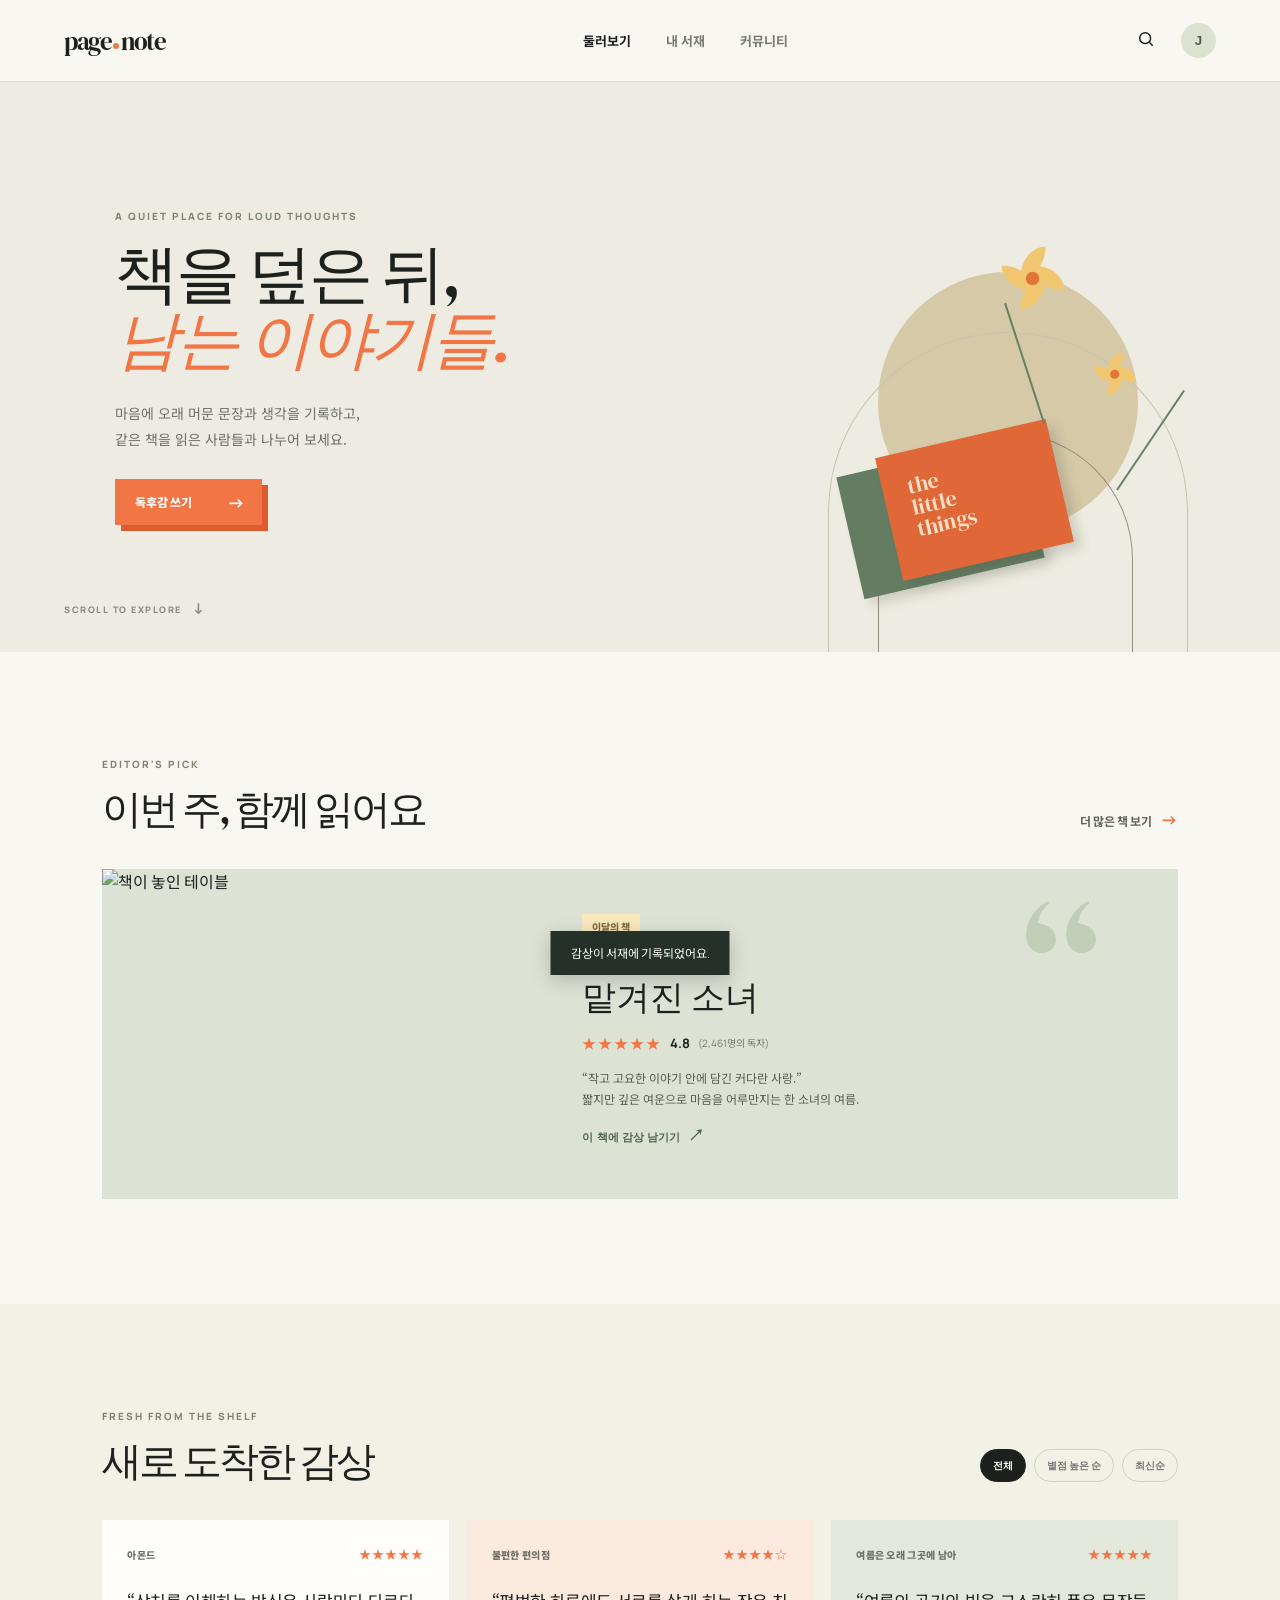
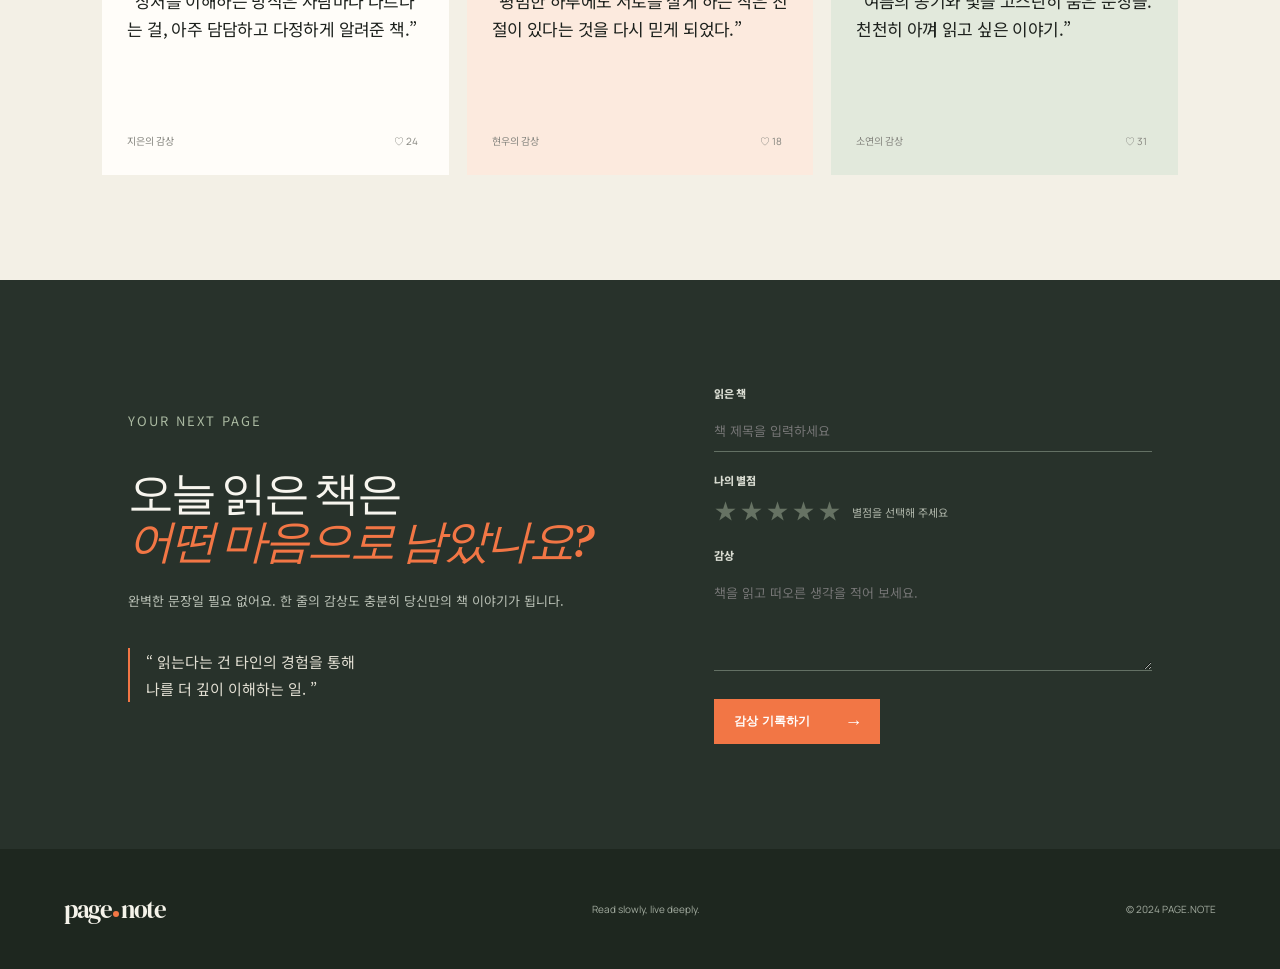
==== index.html @ 16dc35d2 "Initial project upload" ====
<!DOCTYPE html>
<html lang="ko">
<head>
  <meta charset="UTF-8" />
  <meta name="viewport" content="width=device-width, initial-scale=1.0" />
  <title>page.note — 나만의 책 이야기</title>
  <link rel="preconnect" href="https://fonts.googleapis.com" />
  <link rel="preconnect" href="https://fonts.gstatic.com" crossorigin />
  <link href="https://fonts.googleapis.com/css2?family=DM+Serif+Display:ital@0;1&family=Manrope:wght@400;500;600;700;800&family=Noto+Sans+KR:wght@400;500;600;700&display=swap" rel="stylesheet" />
  <link rel="stylesheet" href="style.css" />
</head>
<body>
  <header class="site-header">
    <a class="logo" href="#top" aria-label="page.note 홈"><span>page</span><i></i><span>note</span></a>
    <nav class="nav-links" aria-label="주 메뉴">
      <a class="active" href="#reviews">둘러보기</a><a href="#shelf">내 서재</a><a href="#community">커뮤니티</a>
    </nav>
    <div class="header-actions">
      <button class="search-button" id="searchButton" aria-label="검색 열기">
        <svg viewBox="0 0 24 24" aria-hidden="true"><circle cx="11" cy="11" r="6.5"></circle><path d="m16 16 4 4"></path></svg>
      </button>
      <button class="avatar" aria-label="내 프로필">J</button>
    </div>
  </header>

  <main id="top">
    <section class="hero">
      <div class="hero-copy">
        <p class="eyebrow">A QUIET PLACE FOR LOUD THOUGHTS</p>
        <h1>책을 덮은 뒤,<br><em>남는 이야기들.</em></h1>
        <p class="hero-description">마음에 오래 머문 문장과 생각을 기록하고,<br class="desktop-only"> 같은 책을 읽은 사람들과 나누어 보세요.</p>
        <a class="button primary" href="#write"><span>독후감 쓰기</span><b>→</b></a>
      </div>
      <div class="hero-art" aria-label="책과 꽃 일러스트">
        <div class="sun"></div><div class="arch arch-one"></div><div class="arch arch-two"></div>
        <div class="book book-back"></div><div class="book book-front"><span>the<br>little<br>things</span></div>
        <div class="flower flower-one"><i></i><i></i><i></i><i></i><b></b></div>
        <div class="flower flower-two"><i></i><i></i><i></i><i></i><b></b></div>
        <div class="stem stem-one"></div><div class="stem stem-two"></div>
      </div>
      <p class="scroll-hint">SCROLL TO EXPLORE <span>↓</span></p>
    </section>

    <section class="featured" id="shelf">
      <div class="section-heading"><div><p class="eyebrow">EDITOR'S PICK</p><h2>이번 주, 함께 읽어요</h2></div><a href="#reviews">더 많은 책 보기 <span>→</span></a></div>
      <article class="featured-book">
        <img src="https://images.unsplash.com/photo-1544947950-fa07a98d237f?auto=format&fit=crop&w=700&q=85" alt="책이 놓인 테이블" />
        <div class="featured-content">
          <span class="pill">이달의 책</span><p class="author">클레어 키건 지음 · 다산책방</p>
          <h3>맡겨진 소녀</h3>
          <div class="rating-line"><span class="stars">★★★★★</span><strong>4.8</strong><span>(2,461명의 독자)</span></div>
          <p>“작고 고요한 이야기 안에 담긴 커다란 사랑.”<br>짧지만 깊은 여운으로 마음을 어루만지는 한 소녀의 여름.</p>
          <button class="text-button" data-book="맡겨진 소녀">이 책에 감상 남기기 <span>↗</span></button>
        </div>
        <div class="quote-mark">“</div>
      </article>
    </section>

    <section class="reviews-section" id="reviews">
      <div class="section-heading"><div><p class="eyebrow">FRESH FROM THE SHELF</p><h2>새로 도착한 감상</h2></div><div class="filter-buttons" role="group" aria-label="감상 필터"><button class="filter active" data-filter="all">전체</button><button class="filter" data-filter="5">별점 높은 순</button><button class="filter" data-filter="recent">최신순</button></div></div>
      <div class="review-grid" id="reviewGrid"></div>
    </section>

    <section class="write-section" id="write">
      <div class="write-intro"><p class="eyebrow">YOUR NEXT PAGE</p><h2>오늘 읽은 책은<br><em>어떤 마음으로 남았나요?</em></h2><p>완벽한 문장일 필요 없어요. 한 줄의 감상도 충분히 당신만의 책 이야기가 됩니다.</p><div class="mini-quote">“ 읽는다는 건 타인의 경험을 통해<br>나를 더 깊이 이해하는 일. ”</div></div>
      <form class="review-form" id="reviewForm">
        <label>읽은 책 <input id="bookTitle" type="text" placeholder="책 제목을 입력하세요" required /></label>
        <label>나의 별점 <span class="form-stars" id="starPicker" role="radiogroup" aria-label="별점"><button type="button" data-score="1">★</button><button type="button" data-score="2">★</button><button type="button" data-score="3">★</button><button type="button" data-score="4">★</button><button type="button" data-score="5">★</button><small id="ratingText">별점을 선택해 주세요</small></span></label>
        <label>감상 <textarea id="reviewText" rows="4" placeholder="책을 읽고 떠오른 생각을 적어 보세요." required></textarea></label>
        <button class="button dark" type="submit">감상 기록하기 <span>→</span></button>
      </form>
    </section>
  </main>
  <footer><a class="logo" href="#top"><span>page</span><i></i><span>note</span></a><p>Read slowly, live deeply.</p><p>© 2024 PAGE.NOTE</p></footer>
  <div class="toast" id="toast" role="status">감상이 서재에 기록되었어요.</div>
  <div class="search-overlay" id="searchOverlay" aria-hidden="true"><button class="close-search" id="closeSearch" aria-label="검색 닫기">×</button><div><p class="eyebrow">FIND YOUR NEXT READ</p><input id="searchInput" type="search" placeholder="찾고 싶은 책이나 작가를 검색해 보세요" /><p>인기 검색어 · 맡겨진 소녀 · 모순 · 데미안</p></div></div>
  <script src="script.js"></script>
</body>
</html>
---- style.css ----
:root{--ink:#1d211d;--paper:#f9f7f1;--cream:#f0ecdf;--orange:#f27645;--sage:#b6c3a3;--muted:#77766f}*{box-sizing:border-box}html{scroll-behavior:smooth}body{margin:0;background:var(--paper);color:var(--ink);font-family:Manrope,'Noto Sans KR',sans-serif}.site-header{height:82px;display:flex;align-items:center;justify-content:space-between;padding:0 max(5vw,42px);border-bottom:1px solid #dedbd0;position:sticky;top:0;background:#f9f7f1eF;backdrop-filter:blur(10px);z-index:10}.logo{color:var(--ink);font:25px 'DM Serif Display',serif;letter-spacing:-1.5px;text-decoration:none;display:flex;align-items:center}.logo i{width:6px;height:6px;border-radius:50%;background:var(--orange);margin:10px 2px 0}.nav-links{display:flex;gap:35px;margin-left:75px}.nav-links a{font-size:13px;font-weight:700;color:#797a72;text-decoration:none}.nav-links .active,.nav-links a:hover{color:var(--ink)}.header-actions{display:flex;align-items:center;gap:20px}.search-button{background:none;border:0;padding:5px;cursor:pointer}.search-button svg{width:20px;stroke:var(--ink);stroke-width:1.8;fill:none}.avatar{border:0;background:#dbe3d0;color:#4c5b44;border-radius:50%;width:35px;height:35px;font-weight:800}.hero{min-height:570px;position:relative;overflow:hidden;display:flex;align-items:center;padding:70px max(9vw,70px);background:#eeece2}.hero-copy{position:relative;z-index:2}.eyebrow{font-size:10px;letter-spacing:2px;font-weight:800;color:#7e8672;margin:0 0 18px}.hero h1,.section-heading h2,.write-intro h2{font:clamp(43px,5vw,70px)/1.04 'DM Serif Display','Noto Serif KR',serif;letter-spacing:-3px;margin:0}.hero h1 em,.write-intro em{font-style:italic;color:var(--orange)}.hero-description{font:14px/1.85 'Noto Sans KR',sans-serif;color:#6e7069;margin:27px 0}.button{display:inline-flex;align-items:center;gap:35px;border:0;text-decoration:none;padding:14px 17px 14px 20px;font-size:12px;font-weight:800;cursor:pointer}.button b,.button span:last-child{font-size:18px;line-height:12px}.primary{background:var(--orange);color:#fff;box-shadow:6px 6px 0 #de5c2c}.hero-art{width:480px;height:430px;position:absolute;right:8%;bottom:0}.sun{width:260px;height:260px;border-radius:50%;background:#d5c9a8;position:absolute;right:40px;top:50px}.arch{position:absolute;border:1px solid #938e7e;border-bottom:0;border-radius:180px 180px 0 0;width:255px;height:220px;right:45px;bottom:0}.arch-two{width:360px;height:320px;right:-10px;border-color:#cac3ad}.book{position:absolute;transform:rotate(-13deg);box-shadow:7px 8px 11px #4742332e}.book-back{width:185px;height:125px;background:#637c62;bottom:72px;right:145px}.book-front{width:175px;height:126px;background:#e06838;bottom:89px;right:116px;padding:23px 25px;color:#fbdec5;font:22px/1 'DM Serif Display',serif}.flower{position:absolute;width:70px;height:70px}.flower i{position:absolute;width:28px;height:35px;background:#f1c670;border-radius:100% 0 100% 0;left:21px;top:0;transform-origin:14px 35px}.flower i:nth-child(2){transform:rotate(90deg)}.flower i:nth-child(3){transform:rotate(180deg)}.flower i:nth-child(4){transform:rotate(270deg)}.flower b{position:absolute;width:15px;height:15px;border-radius:50%;background:#e27536;left:27px;top:28px}.flower-one{right:110px;top:21px;transform:scale(.9)}.flower-two{right:28px;top:117px;transform:scale(.6)}.stem{width:2px;background:#668063;position:absolute;transform-origin:bottom}.stem-one{height:126px;right:133px;top:75px;transform:rotate(-18deg)}.stem-two{height:120px;right:60px;top:148px;transform:rotate(34deg)}.scroll-hint{position:absolute;bottom:25px;left:max(5vw,42px);font-size:9px;letter-spacing:1.5px;font-weight:800;color:#8a8a80}.scroll-hint span{font-size:15px;margin-left:8px}.featured,.reviews-section{padding:105px max(8vw,55px)}.section-heading{display:flex;align-items:end;justify-content:space-between;margin-bottom:38px}.section-heading h2{font-size:40px}.section-heading>a{font-size:12px;text-decoration:none;color:#62655d;font-weight:700}.section-heading>a span{color:var(--orange);font-size:18px;margin-left:6px}.featured-book{height:330px;display:flex;position:relative;background:#dce3d5;overflow:hidden}.featured-book>img{width:40%;object-fit:cover;filter:saturate(.7)}.featured-content{padding:45px 50px;position:relative;z-index:1}.pill{background:#f8e9bd;padding:6px 10px;font-size:10px;font-weight:800;color:#7e6840}.author{font-size:11px;color:#70776c;margin:18px 0 4px}.featured-content h3{font:34px 'DM Serif Display','Noto Serif KR',serif;margin:0}.rating-line{display:flex;align-items:center;gap:8px;margin:12px 0}.stars{letter-spacing:2px;color:var(--orange);font-size:14px}.rating-line strong{font-size:13px}.rating-line span:last-child{font-size:10px;color:#72776d}.featured-content>p:not(.author){font:12px/1.8 'Noto Sans KR',sans-serif;color:#555d53;margin:14px 0}.text-button{padding:0;border:0;background:none;color:#4d644c;font-size:11px;font-weight:800;cursor:pointer}.text-button span{font-size:16px;margin-left:5px}.quote-mark{position:absolute;right:7%;top:10px;font:190px 'DM Serif Display';color:#c0cdb7;line-height:1}.reviews-section{background:#f3f0e6}.filter-buttons{display:flex;gap:8px}.filter{background:transparent;border:1px solid #d1cec2;padding:8px 12px;border-radius:20px;font:600 10px Manrope;color:#777;cursor:pointer}.filter.active{background:var(--ink);border-color:var(--ink);color:#fff}.review-grid{display:grid;grid-template-columns:repeat(3,1fr);gap:18px}.review-card{background:#fffdf9;padding:25px;min-height:255px;display:flex;flex-direction:column;animation:enter .4s ease}.review-card:nth-child(2){background:#fceade}.review-card:nth-child(3){background:#e2e9dc}.card-top{display:flex;justify-content:space-between;align-items:center}.book-tag{font-size:10px;font-weight:800;letter-spacing:.3px;color:#6c6d64}.card-stars{color:var(--orange);font-size:12px;letter-spacing:1px}.review-card blockquote{font:17px/1.65 'Noto Sans KR',sans-serif;letter-spacing:-.6px;margin:24px 0 auto}.card-footer{display:flex;justify-content:space-between;color:#85857f;font-size:10px;margin-top:18px}.like{border:0;background:none;color:#85857f;cursor:pointer;font:10px Manrope}.like.liked{color:var(--orange)}.write-section{background:#28322b;display:grid;grid-template-columns:1.05fr .95fr;gap:10%;padding:105px max(10vw,65px);color:#f7f5ee}.write-intro .eyebrow{color:#aab9a1}.write-intro h2{font-size:46px}.write-intro>p{font:13px/1.9 'Noto Sans KR';color:#bac1b6;margin:24px 0 35px}.mini-quote{padding-left:16px;border-left:2px solid var(--orange);color:#e1ded2;font:15px/1.8 'Noto Sans KR'}.review-form{display:flex;flex-direction:column;gap:20px}.review-form label{font-size:11px;font-weight:800;color:#d8dbd1}.review-form input,.review-form textarea{display:block;width:100%;margin-top:9px;padding:11px 0;background:transparent;border:0;border-bottom:1px solid #637064;color:#fff;font:13px 'Noto Sans KR';outline:none;resize:vertical}.review-form input:focus,.review-form textarea:focus{border-color:#f0b196}.form-stars{display:flex;align-items:center;gap:3px;margin-top:8px}.form-stars button{padding:0;border:0;background:transparent;color:#667263;font-size:23px;cursor:pointer}.form-stars button.selected{color:#f3a54d}.form-stars small{font:11px 'Noto Sans KR';margin-left:8px;color:#aeb5a9}.dark{align-self:flex-start;background:var(--orange);color:white;margin-top:8px}footer{min-height:120px;padding:35px max(5vw,42px);display:flex;align-items:center;justify-content:space-between;background:#1e271f;color:#c4c9bf}footer .logo{color:#f5f3ea}footer p{font-size:10px;color:#a3aca0}.toast{position:fixed;z-index:20;bottom:25px;left:50%;transform:translate(-50%,100px);background:#253128;color:#fff;padding:13px 20px;font-size:12px;box-shadow:0 5px 20px #0003;transition:.35s}.toast.show{transform:translate(-50%,0)}.search-overlay{position:fixed;z-index:30;inset:0;background:#263229f7;color:#fff;display:flex;align-items:center;justify-content:center;opacity:0;visibility:hidden;transition:.3s}.search-overlay.open{opacity:1;visibility:visible}.search-overlay>div{width:min(680px,82vw)}.search-overlay input{width:100%;background:transparent;border:0;border-bottom:2px solid #e5e6db;color:#fff;padding:15px 0;font:28px 'Noto Sans KR';outline:none}.search-overlay input::placeholder{color:#adb5a9}.search-overlay div>p:last-child{font-size:11px;color:#abb6a9}.close-search{position:absolute;top:30px;right:5vw;background:none;border:0;color:#fff;font-size:38px;font-weight:200;cursor:pointer}@keyframes enter{from{opacity:0;transform:translateY(10px)}to{opacity:1;transform:none}}@media(max-width:750px){.site-header{height:65px;padding:0 20px}.nav-links{display:none}.hero{min-height:630px;padding:62px 28px;align-items:flex-start}.hero h1{font-size:49px}.hero-art{transform:scale(.72);transform-origin:bottom right;right:-70px}.scroll-hint{left:28px}.featured,.reviews-section{padding:70px 22px}.section-heading h2{font-size:32px}.featured-book{height:auto;display:block}.featured-book>img{width:100%;height:180px}.featured-content{padding:28px}.quote-mark{font-size:120px}.review-grid{grid-template-columns:1fr;gap:12px}.review-card{min-height:210px}.filter-buttons{margin-top:20px}.section-heading{align-items:flex-start;flex-direction:column}.write-section{grid-template-columns:1fr;padding:70px 28px;gap:55px}.write-intro h2{font-size:39px}footer{padding:28px 22px;flex-wrap:wrap;gap:8px}.desktop-only{display:none}.hero-description{font-size:13px}}
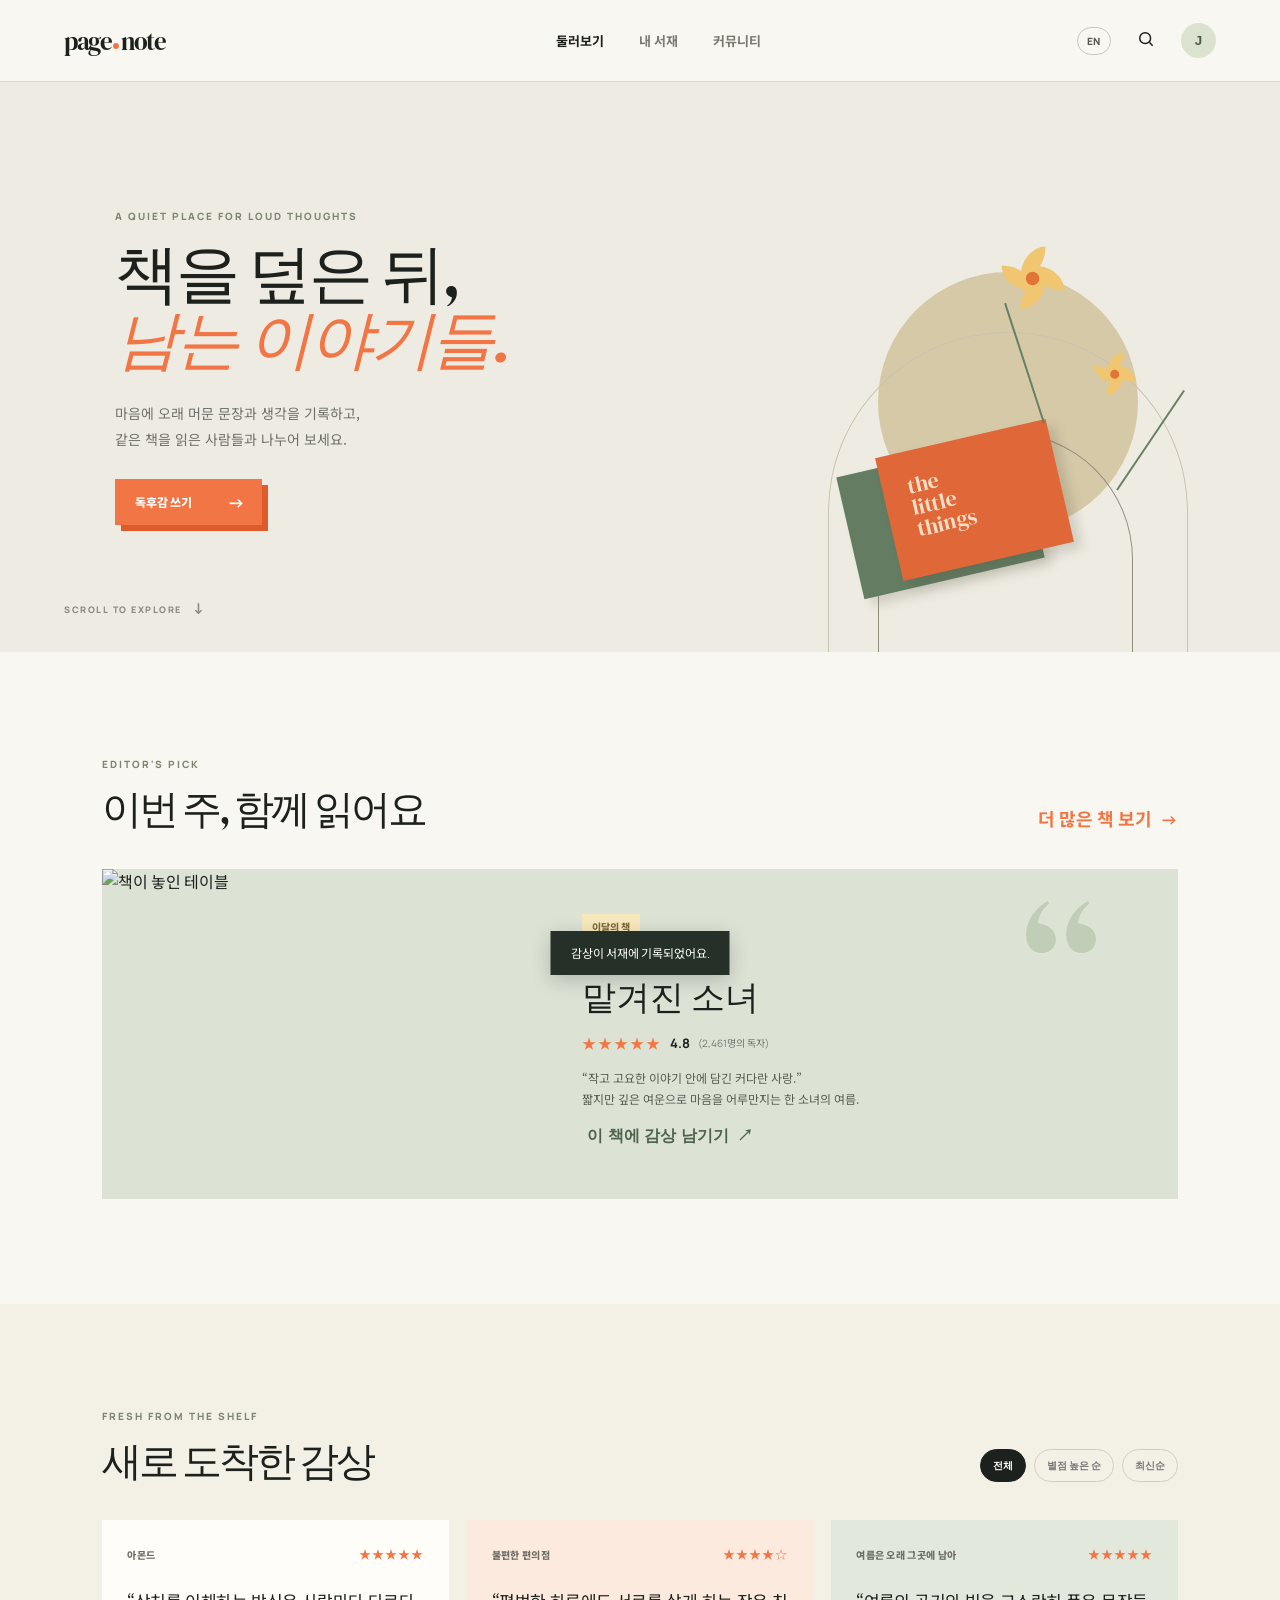
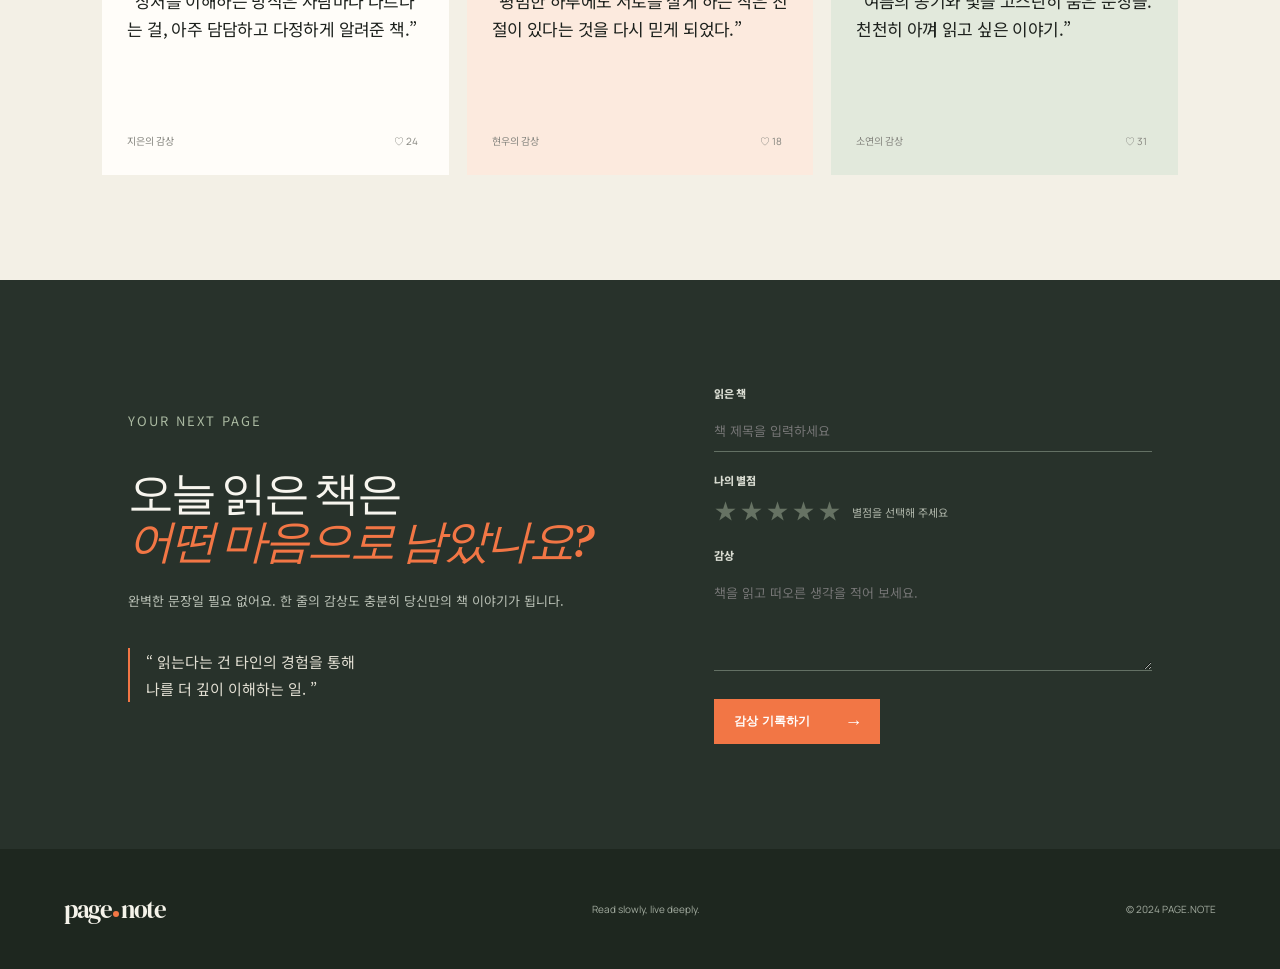
==== commit e8edb149: "Add Korean and English language toggle" ====
--- a/index.html
+++ b/index.html
@@ -8,18 +8,20 @@
   <link rel="preconnect" href="https://fonts.gstatic.com" crossorigin />
   <link href="https://fonts.googleapis.com/css2?family=DM+Serif+Display:ital@0;1&family=Manrope:wght@400;500;600;700;800&family=Noto+Sans+KR:wght@400;500;600;700&display=swap" rel="stylesheet" />
   <link rel="stylesheet" href="style.css" />
+  <style>.language-button{min-width:34px;padding:6px 7px;border:1px solid #c9c7bb;border-radius:14px;background:transparent;color:#575a52;font:800 10px Manrope;letter-spacing:.4px;cursor:pointer}.language-button:hover{border-color:#f27645;color:#f27645}</style>
 </head>
 <body>
   <header class="site-header">
-    <a class="logo" href="#top" aria-label="page.note 홈"><span>page</span><i></i><span>note</span></a>
-    <nav class="nav-links" aria-label="주 메뉴">
-      <a class="active" href="#reviews">둘러보기</a><a href="#shelf">내 서재</a><a href="#community">커뮤니티</a>
+    <a class="logo" href="#top" aria-label="page.note 홈" data-i18n-aria="homeLabel"><span>page</span><i></i><span>note</span></a>
+    <nav class="nav-links" aria-label="주 메뉴" data-i18n-aria="mainNavigation">
+      <a class="active" href="#reviews" data-i18n="explore">둘러보기</a><a href="#shelf" data-i18n="myShelf">내 서재</a><a href="#community" data-i18n="community">커뮤니티</a>
     </nav>
     <div class="header-actions">
-      <button class="search-button" id="searchButton" aria-label="검색 열기">
+      <button class="language-button" id="languageButton" type="button" aria-label="영어로 전환">EN</button>
+      <button class="search-button" id="searchButton" aria-label="검색 열기" data-i18n-aria="openSearch">
         <svg viewBox="0 0 24 24" aria-hidden="true"><circle cx="11" cy="11" r="6.5"></circle><path d="m16 16 4 4"></path></svg>
       </button>
-      <button class="avatar" aria-label="내 프로필">J</button>
+      <button class="avatar" aria-label="내 프로필" data-i18n-aria="profile">J</button>
     </div>
   </header>
 
@@ -27,11 +29,11 @@
     <section class="hero">
       <div class="hero-copy">
         <p class="eyebrow">A QUIET PLACE FOR LOUD THOUGHTS</p>
-        <h1>책을 덮은 뒤,<br><em>남는 이야기들.</em></h1>
-        <p class="hero-description">마음에 오래 머문 문장과 생각을 기록하고,<br class="desktop-only"> 같은 책을 읽은 사람들과 나누어 보세요.</p>
-        <a class="button primary" href="#write"><span>독후감 쓰기</span><b>→</b></a>
+        <h1 data-i18n="heroTitle">책을 덮은 뒤,<br><em>남는 이야기들.</em></h1>
+        <p class="hero-description" data-i18n="heroDescription">마음에 오래 머문 문장과 생각을 기록하고,<br class="desktop-only"> 같은 책을 읽은 사람들과 나누어 보세요.</p>
+        <a class="button primary" href="#write"><span data-i18n="writeReview">독후감 쓰기</span><b>→</b></a>
       </div>
-      <div class="hero-art" aria-label="책과 꽃 일러스트">
+      <div class="hero-art" aria-label="책과 꽃 일러스트" data-i18n-aria="bookIllustration">
         <div class="sun"></div><div class="arch arch-one"></div><div class="arch arch-two"></div>
         <div class="book book-back"></div><div class="book book-front"><span>the<br>little<br>things</span></div>
         <div class="flower flower-one"><i></i><i></i><i></i><i></i><b></b></div>
@@ -42,38 +44,38 @@
     </section>
 
     <section class="featured" id="shelf">
-      <div class="section-heading"><div><p class="eyebrow">EDITOR'S PICK</p><h2>이번 주, 함께 읽어요</h2></div><a href="#reviews">더 많은 책 보기 <span>→</span></a></div>
+      <div class="section-heading"><div><p class="eyebrow">EDITOR'S PICK</p><h2 data-i18n="editorsPick">이번 주, 함께 읽어요</h2></div><a href="#reviews"><span data-i18n="moreBooks">더 많은 책 보기</span> <span>→</span></a></div>
       <article class="featured-book">
-        <img src="https://images.unsplash.com/photo-1544947950-fa07a98d237f?auto=format&fit=crop&w=700&q=85" alt="책이 놓인 테이블" />
+        <img src="https://images.unsplash.com/photo-1544947950-fa07a98d237f?auto=format&fit=crop&w=700&q=85" alt="책이 놓인 테이블" data-i18n-alt="featuredImage" />
         <div class="featured-content">
-          <span class="pill">이달의 책</span><p class="author">클레어 키건 지음 · 다산책방</p>
-          <h3>맡겨진 소녀</h3>
-          <div class="rating-line"><span class="stars">★★★★★</span><strong>4.8</strong><span>(2,461명의 독자)</span></div>
-          <p>“작고 고요한 이야기 안에 담긴 커다란 사랑.”<br>짧지만 깊은 여운으로 마음을 어루만지는 한 소녀의 여름.</p>
-          <button class="text-button" data-book="맡겨진 소녀">이 책에 감상 남기기 <span>↗</span></button>
+          <span class="pill" data-i18n="bookOfMonth">이달의 책</span><p class="author" data-i18n="featuredAuthor">클레어 키건 지음 · 다산책방</p>
+          <h3 data-i18n="featuredTitle">맡겨진 소녀</h3>
+          <div class="rating-line"><span class="stars">★★★★★</span><strong>4.8</strong><span data-i18n="readers">(2,461명의 독자)</span></div>
+          <p data-i18n="featuredDescription">“작고 고요한 이야기 안에 담긴 커다란 사랑.”<br>짧지만 깊은 여운으로 마음을 어루만지는 한 소녀의 여름.</p>
+          <button class="text-button" data-book="맡겨진 소녀" data-book-en="Foster"><span data-i18n="leaveThought">이 책에 감상 남기기</span> <span>↗</span></button>
         </div>
         <div class="quote-mark">“</div>
       </article>
     </section>
 
     <section class="reviews-section" id="reviews">
-      <div class="section-heading"><div><p class="eyebrow">FRESH FROM THE SHELF</p><h2>새로 도착한 감상</h2></div><div class="filter-buttons" role="group" aria-label="감상 필터"><button class="filter active" data-filter="all">전체</button><button class="filter" data-filter="5">별점 높은 순</button><button class="filter" data-filter="recent">최신순</button></div></div>
+      <div class="section-heading"><div><p class="eyebrow">FRESH FROM THE SHELF</p><h2 data-i18n="freshReviews">새로 도착한 감상</h2></div><div class="filter-buttons" role="group" aria-label="감상 필터" data-i18n-aria="reviewFilter"><button class="filter active" data-filter="all" data-i18n="all">전체</button><button class="filter" data-filter="5" data-i18n="highestRated">별점 높은 순</button><button class="filter" data-filter="recent" data-i18n="mostRecent">최신순</button></div></div>
       <div class="review-grid" id="reviewGrid"></div>
     </section>
 
     <section class="write-section" id="write">
-      <div class="write-intro"><p class="eyebrow">YOUR NEXT PAGE</p><h2>오늘 읽은 책은<br><em>어떤 마음으로 남았나요?</em></h2><p>완벽한 문장일 필요 없어요. 한 줄의 감상도 충분히 당신만의 책 이야기가 됩니다.</p><div class="mini-quote">“ 읽는다는 건 타인의 경험을 통해<br>나를 더 깊이 이해하는 일. ”</div></div>
+      <div class="write-intro"><p class="eyebrow">YOUR NEXT PAGE</p><h2 data-i18n="writeTitle">오늘 읽은 책은<br><em>어떤 마음으로 남았나요?</em></h2><p data-i18n="writeDescription">완벽한 문장일 필요 없어요. 한 줄의 감상도 충분히 당신만의 책 이야기가 됩니다.</p><div class="mini-quote" data-i18n="quote">“ 읽는다는 건 타인의 경험을 통해<br>나를 더 깊이 이해하는 일. ”</div></div>
       <form class="review-form" id="reviewForm">
-        <label>읽은 책 <input id="bookTitle" type="text" placeholder="책 제목을 입력하세요" required /></label>
-        <label>나의 별점 <span class="form-stars" id="starPicker" role="radiogroup" aria-label="별점"><button type="button" data-score="1">★</button><button type="button" data-score="2">★</button><button type="button" data-score="3">★</button><button type="button" data-score="4">★</button><button type="button" data-score="5">★</button><small id="ratingText">별점을 선택해 주세요</small></span></label>
-        <label>감상 <textarea id="reviewText" rows="4" placeholder="책을 읽고 떠오른 생각을 적어 보세요." required></textarea></label>
-        <button class="button dark" type="submit">감상 기록하기 <span>→</span></button>
+        <label><span data-i18n="bookLabel">읽은 책</span><input id="bookTitle" type="text" placeholder="책 제목을 입력하세요" data-i18n-placeholder="bookPlaceholder" required /></label>
+        <label><span data-i18n="ratingLabel">나의 별점</span><span class="form-stars" id="starPicker" role="radiogroup" aria-label="별점" data-i18n-aria="ratingLabel"><button type="button" data-score="1">★</button><button type="button" data-score="2">★</button><button type="button" data-score="3">★</button><button type="button" data-score="4">★</button><button type="button" data-score="5">★</button><small id="ratingText">별점을 선택해 주세요</small></span></label>
+        <label><span data-i18n="reviewLabel">감상</span><textarea id="reviewText" rows="4" placeholder="책을 읽고 떠오른 생각을 적어 보세요." data-i18n-placeholder="reviewPlaceholder" required></textarea></label>
+        <button class="button dark" type="submit"><span data-i18n="saveReview">감상 기록하기</span> <span>→</span></button>
       </form>
     </section>
   </main>
   <footer><a class="logo" href="#top"><span>page</span><i></i><span>note</span></a><p>Read slowly, live deeply.</p><p>© 2024 PAGE.NOTE</p></footer>
   <div class="toast" id="toast" role="status">감상이 서재에 기록되었어요.</div>
-  <div class="search-overlay" id="searchOverlay" aria-hidden="true"><button class="close-search" id="closeSearch" aria-label="검색 닫기">×</button><div><p class="eyebrow">FIND YOUR NEXT READ</p><input id="searchInput" type="search" placeholder="찾고 싶은 책이나 작가를 검색해 보세요" /><p>인기 검색어 · 맡겨진 소녀 · 모순 · 데미안</p></div></div>
+  <div class="search-overlay" id="searchOverlay" aria-hidden="true"><button class="close-search" id="closeSearch" aria-label="검색 닫기" data-i18n-aria="closeSearch">×</button><div><p class="eyebrow">FIND YOUR NEXT READ</p><input id="searchInput" type="search" placeholder="찾고 싶은 책이나 작가를 검색해 보세요" data-i18n-placeholder="searchPlaceholder" /><p data-i18n="popularSearches">인기 검색어 · 맡겨진 소녀 · 모순 · 데미안</p></div></div>
   <script src="script.js"></script>
 </body>
 </html>
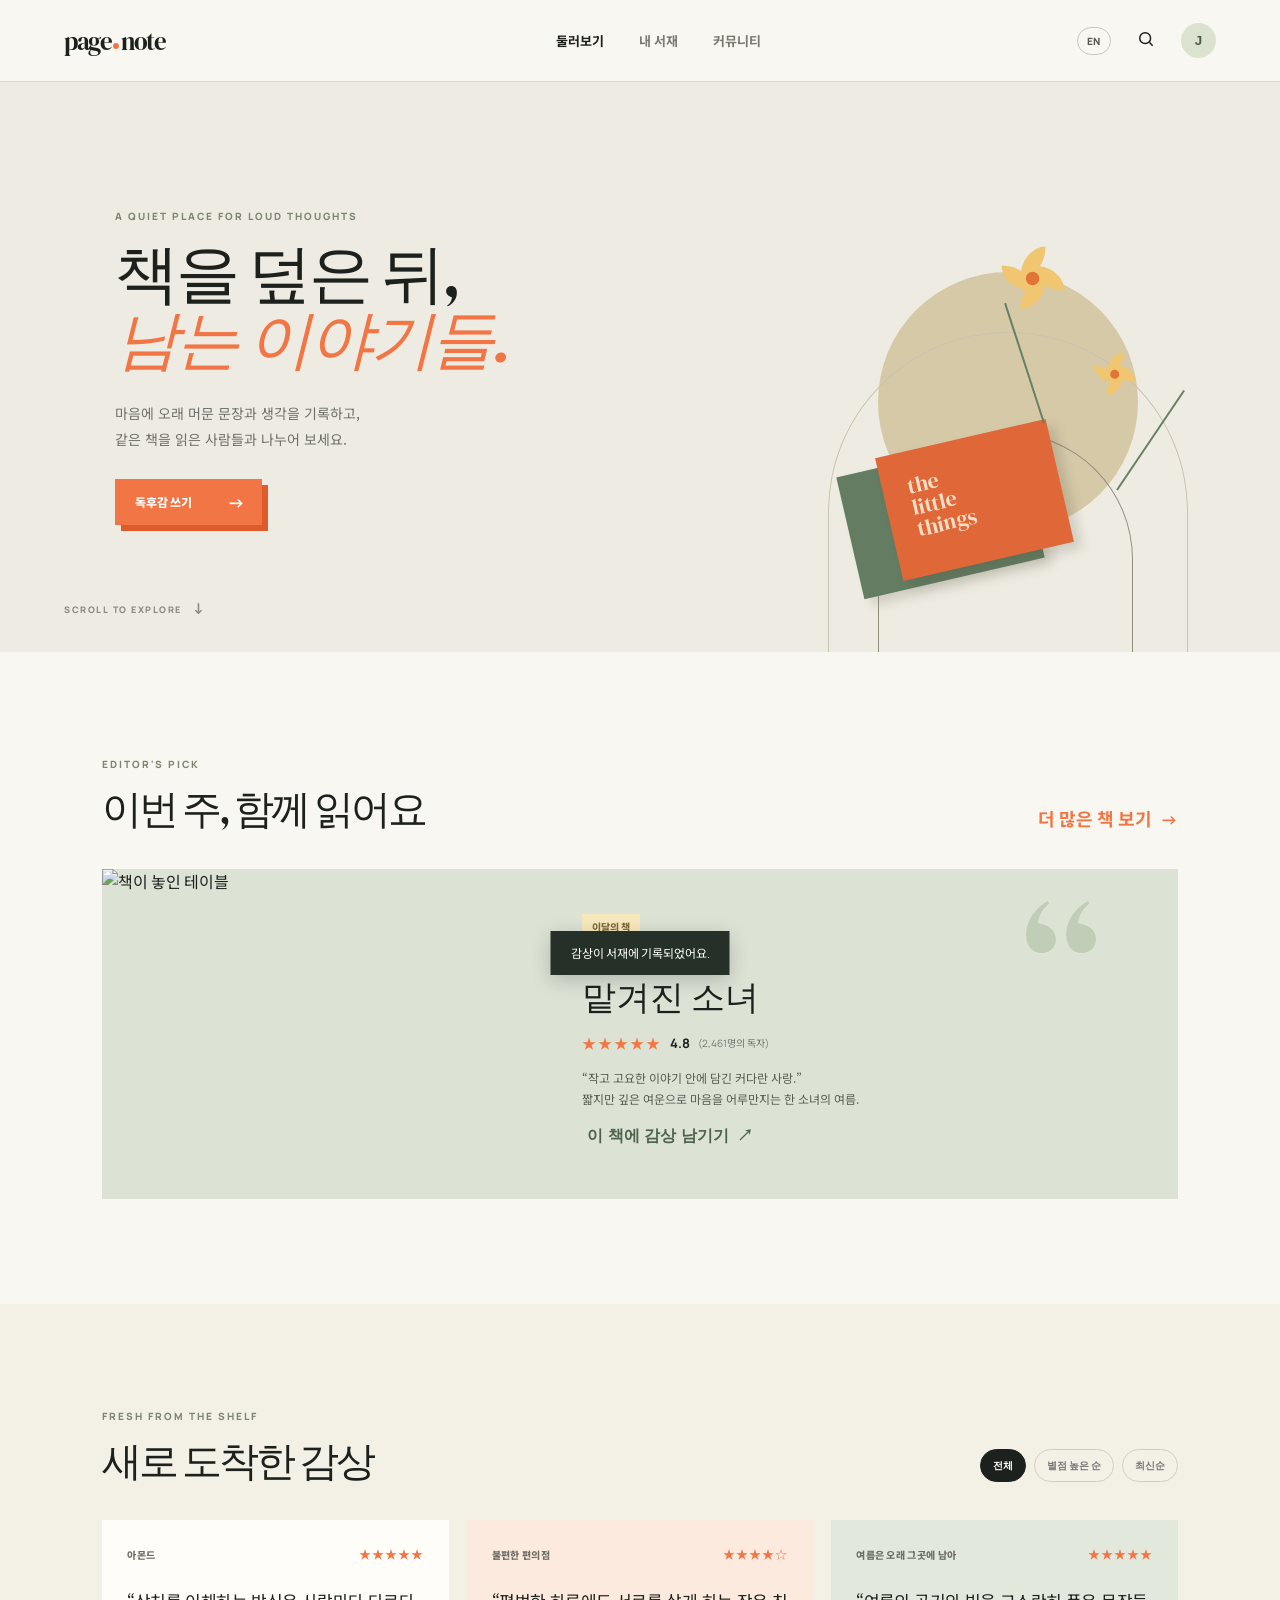
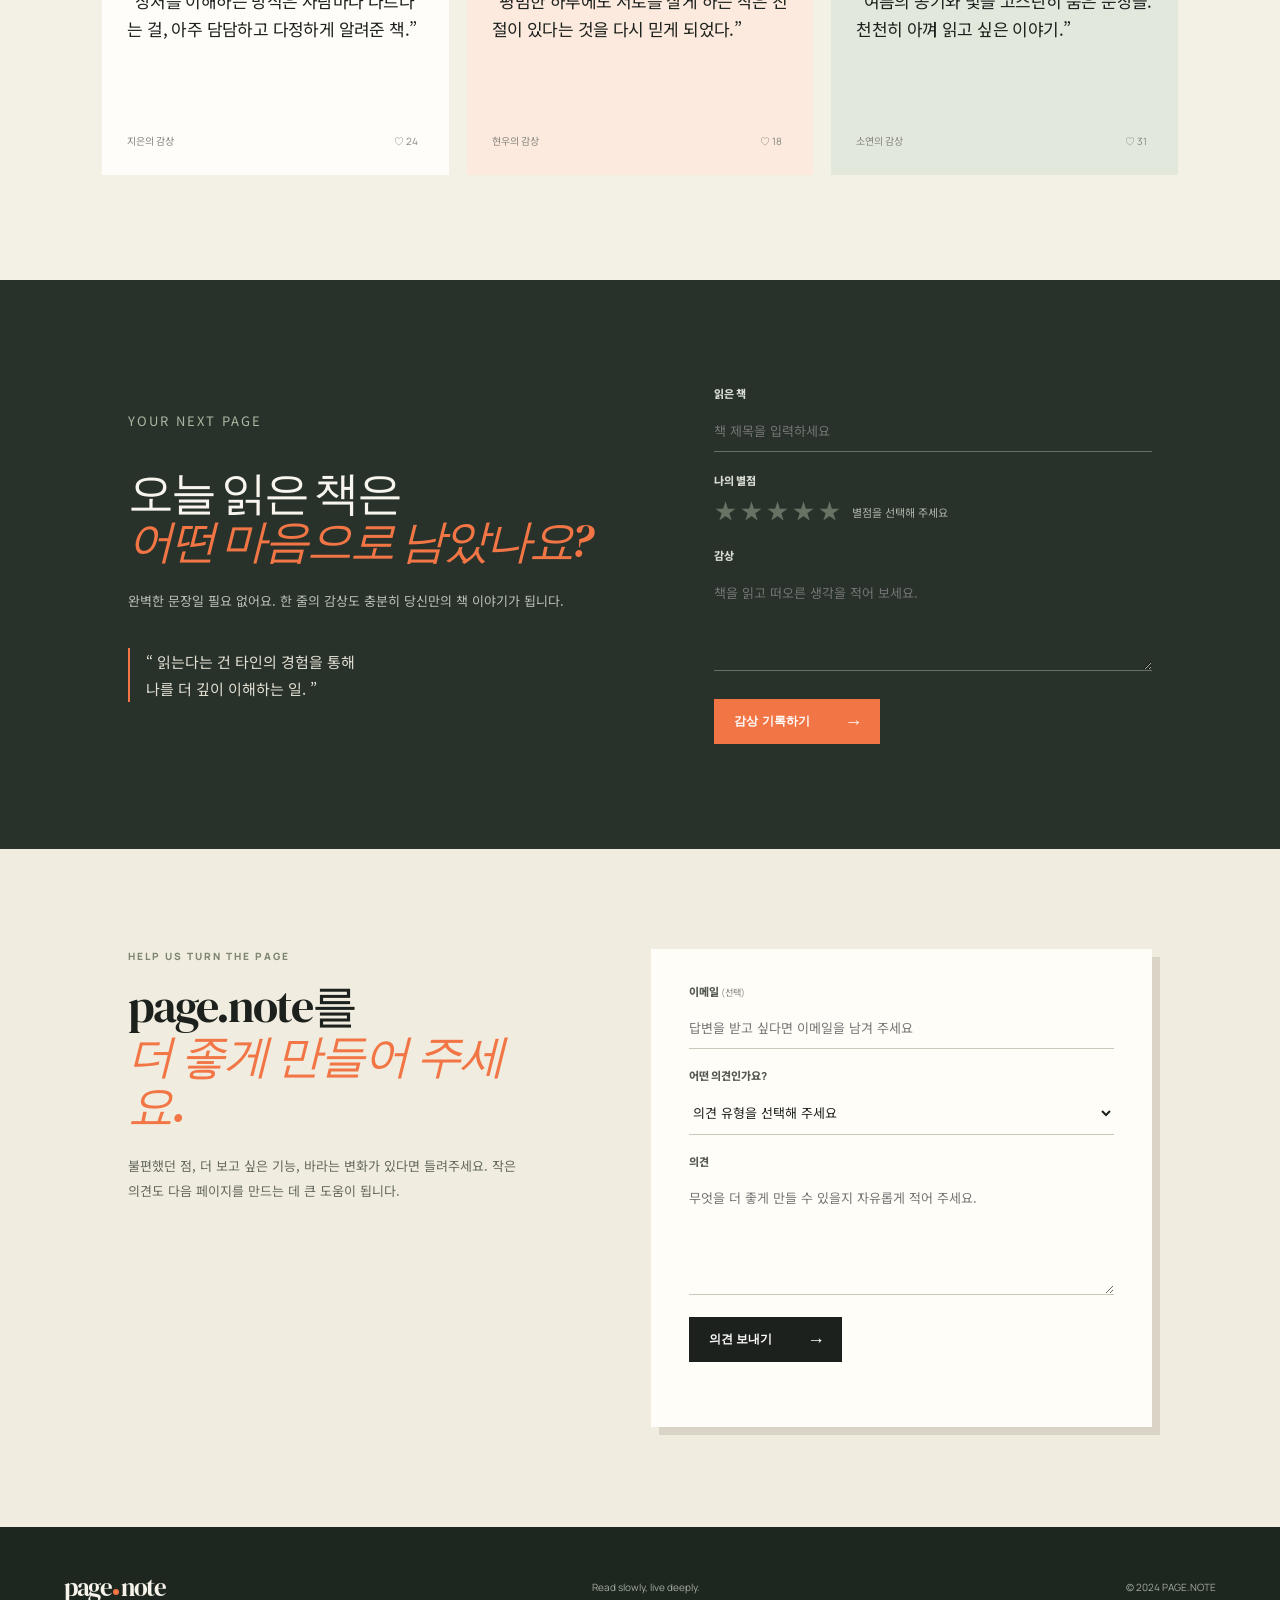
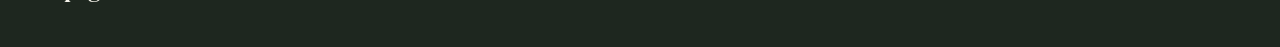
==== commit e05821f4: "Add Formspree website feedback form" ====
--- a/index.html
+++ b/index.html
@@ -72,10 +72,25 @@
         <button class="button dark" type="submit"><span data-i18n="saveReview">감상 기록하기</span> <span>→</span></button>
       </form>
     </section>
+    <section class="feedback-section" id="community" aria-labelledby="feedbackTitle">
+      <div class="feedback-copy">
+        <p class="eyebrow">HELP US TURN THE PAGE</p>
+        <h2 id="feedbackTitle" data-i18n="feedbackTitle">page.note를<br><em>더 좋게 만들어 주세요.</em></h2>
+        <p data-i18n="feedbackDescription">불편했던 점, 더 보고 싶은 기능, 바라는 변화가 있다면 들려주세요. 작은 의견도 다음 페이지를 만드는 데 큰 도움이 됩니다.</p>
+      </div>
+      <form class="feedback-form" id="feedbackForm" action="https://formspree.io/f/mljeonzp" method="POST">
+        <label><span data-i18n="feedbackEmailLabel">이메일 <small>(선택)</small></span><input type="email" name="email" autocomplete="email" placeholder="답변을 받고 싶다면 이메일을 남겨 주세요" data-i18n-placeholder="feedbackEmailPlaceholder" /></label>
+        <label><span data-i18n="feedbackTypeLabel">어떤 의견인가요?</span><select name="topic" required aria-label="의견 유형" data-i18n-aria="feedbackTypeLabel"><option value="" disabled selected data-i18n="feedbackTypePlaceholder">의견 유형을 선택해 주세요</option><option value="improvement" data-i18n="feedbackTypeImprove">개선했으면 하는 점</option><option value="missing" data-i18n="feedbackTypeMissing">추가되었으면 하는 기능</option><option value="issue" data-i18n="feedbackTypeIssue">불편하거나 잘 작동하지 않는 점</option><option value="other" data-i18n="feedbackTypeOther">그 외 의견</option></select></label>
+        <label><span data-i18n="feedbackMessageLabel">의견</span><textarea name="message" rows="5" required placeholder="무엇을 더 좋게 만들 수 있을지 자유롭게 적어 주세요." data-i18n-placeholder="feedbackMessagePlaceholder"></textarea></label>
+        <input type="hidden" name="_subject" value="New page.note website recommendation" />
+        <button class="button feedback-submit" type="submit"><span data-i18n="feedbackSubmit">의견 보내기</span> <span>→</span></button>
+        <p class="feedback-status" id="feedbackStatus" role="status" aria-live="polite"></p>
+      </form>
+    </section>
   </main>
   <footer><a class="logo" href="#top"><span>page</span><i></i><span>note</span></a><p>Read slowly, live deeply.</p><p>© 2024 PAGE.NOTE</p></footer>
   <div class="toast" id="toast" role="status">감상이 서재에 기록되었어요.</div>
-  <div class="search-overlay" id="searchOverlay" aria-hidden="true"><button class="close-search" id="closeSearch" aria-label="검색 닫기" data-i18n-aria="closeSearch">×</button><div><p class="eyebrow">FIND YOUR NEXT READ</p><input id="searchInput" type="search" placeholder="찾고 싶은 책이나 작가를 검색해 보세요" data-i18n-placeholder="searchPlaceholder" /><p data-i18n="popularSearches">인기 검색어 · 맡겨진 소녀 · 모순 · 데미안</p></div></div>
+  <div class="search-overlay" id="searchOverlay" aria-hidden="true" role="dialog" aria-modal="true" aria-labelledby="searchHeading"><button class="close-search" id="closeSearch" aria-label="검색 닫기" data-i18n-aria="closeSearch">×</button><div><p class="eyebrow" id="searchHeading">FIND YOUR NEXT READ</p><label class="sr-only" for="searchInput" data-i18n="searchLabel">책 또는 작가 검색</label><input id="searchInput" type="search" placeholder="찾고 싶은 책이나 작가를 검색해 보세요" data-i18n-placeholder="searchPlaceholder" autocomplete="off" /><p class="search-hint" data-i18n="popularSearches">인기 검색어 · 맡겨진 소녀 · 모순 · 데미안</p><div class="search-results" id="searchResults" role="status" aria-live="polite"></div></div></div>
   <script src="script.js"></script>
 </body>
 </html>
--- a/style.css
+++ b/style.css
@@ -1 +1,846 @@
-:root{--ink:#1d211d;--paper:#f9f7f1;--cream:#f0ecdf;--orange:#f27645;--sage:#b6c3a3;--muted:#77766f}*{box-sizing:border-box}html{scroll-behavior:smooth}body{margin:0;background:var(--paper);color:var(--ink);font-family:Manrope,'Noto Sans KR',sans-serif}.site-header{height:82px;display:flex;align-items:center;justify-content:space-between;padding:0 max(5vw,42px);border-bottom:1px solid #dedbd0;position:sticky;top:0;background:#f9f7f1eF;backdrop-filter:blur(10px);z-index:10}.logo{color:var(--ink);font:25px 'DM Serif Display',serif;letter-spacing:-1.5px;text-decoration:none;display:flex;align-items:center}.logo i{width:6px;height:6px;border-radius:50%;background:var(--orange);margin:10px 2px 0}.nav-links{display:flex;gap:35px;margin-left:75px}.nav-links a{font-size:13px;font-weight:700;color:#797a72;text-decoration:none}.nav-links .active,.nav-links a:hover{color:var(--ink)}.header-actions{display:flex;align-items:center;gap:20px}.search-button{background:none;border:0;padding:5px;cursor:pointer}.search-button svg{width:20px;stroke:var(--ink);stroke-width:1.8;fill:none}.avatar{border:0;background:#dbe3d0;color:#4c5b44;border-radius:50%;width:35px;height:35px;font-weight:800}.hero{min-height:570px;position:relative;overflow:hidden;display:flex;align-items:center;padding:70px max(9vw,70px);background:#eeece2}.hero-copy{position:relative;z-index:2}.eyebrow{font-size:10px;letter-spacing:2px;font-weight:800;color:#7e8672;margin:0 0 18px}.hero h1,.section-heading h2,.write-intro h2{font:clamp(43px,5vw,70px)/1.04 'DM Serif Display','Noto Serif KR',serif;letter-spacing:-3px;margin:0}.hero h1 em,.write-intro em{font-style:italic;color:var(--orange)}.hero-description{font:14px/1.85 'Noto Sans KR',sans-serif;color:#6e7069;margin:27px 0}.button{display:inline-flex;align-items:center;gap:35px;border:0;text-decoration:none;padding:14px 17px 14px 20px;font-size:12px;font-weight:800;cursor:pointer}.button b,.button span:last-child{font-size:18px;line-height:12px}.primary{background:var(--orange);color:#fff;box-shadow:6px 6px 0 #de5c2c}.hero-art{width:480px;height:430px;position:absolute;right:8%;bottom:0}.sun{width:260px;height:260px;border-radius:50%;background:#d5c9a8;position:absolute;right:40px;top:50px}.arch{position:absolute;border:1px solid #938e7e;border-bottom:0;border-radius:180px 180px 0 0;width:255px;height:220px;right:45px;bottom:0}.arch-two{width:360px;height:320px;right:-10px;border-color:#cac3ad}.book{position:absolute;transform:rotate(-13deg);box-shadow:7px 8px 11px #4742332e}.book-back{width:185px;height:125px;background:#637c62;bottom:72px;right:145px}.book-front{width:175px;height:126px;background:#e06838;bottom:89px;right:116px;padding:23px 25px;color:#fbdec5;font:22px/1 'DM Serif Display',serif}.flower{position:absolute;width:70px;height:70px}.flower i{position:absolute;width:28px;height:35px;background:#f1c670;border-radius:100% 0 100% 0;left:21px;top:0;transform-origin:14px 35px}.flower i:nth-child(2){transform:rotate(90deg)}.flower i:nth-child(3){transform:rotate(180deg)}.flower i:nth-child(4){transform:rotate(270deg)}.flower b{position:absolute;width:15px;height:15px;border-radius:50%;background:#e27536;left:27px;top:28px}.flower-one{right:110px;top:21px;transform:scale(.9)}.flower-two{right:28px;top:117px;transform:scale(.6)}.stem{width:2px;background:#668063;position:absolute;transform-origin:bottom}.stem-one{height:126px;right:133px;top:75px;transform:rotate(-18deg)}.stem-two{height:120px;right:60px;top:148px;transform:rotate(34deg)}.scroll-hint{position:absolute;bottom:25px;left:max(5vw,42px);font-size:9px;letter-spacing:1.5px;font-weight:800;color:#8a8a80}.scroll-hint span{font-size:15px;margin-left:8px}.featured,.reviews-section{padding:105px max(8vw,55px)}.section-heading{display:flex;align-items:end;justify-content:space-between;margin-bottom:38px}.section-heading h2{font-size:40px}.section-heading>a{font-size:12px;text-decoration:none;color:#62655d;font-weight:700}.section-heading>a span{color:var(--orange);font-size:18px;margin-left:6px}.featured-book{height:330px;display:flex;position:relative;background:#dce3d5;overflow:hidden}.featured-book>img{width:40%;object-fit:cover;filter:saturate(.7)}.featured-content{padding:45px 50px;position:relative;z-index:1}.pill{background:#f8e9bd;padding:6px 10px;font-size:10px;font-weight:800;color:#7e6840}.author{font-size:11px;color:#70776c;margin:18px 0 4px}.featured-content h3{font:34px 'DM Serif Display','Noto Serif KR',serif;margin:0}.rating-line{display:flex;align-items:center;gap:8px;margin:12px 0}.stars{letter-spacing:2px;color:var(--orange);font-size:14px}.rating-line strong{font-size:13px}.rating-line span:last-child{font-size:10px;color:#72776d}.featured-content>p:not(.author){font:12px/1.8 'Noto Sans KR',sans-serif;color:#555d53;margin:14px 0}.text-button{padding:0;border:0;background:none;color:#4d644c;font-size:11px;font-weight:800;cursor:pointer}.text-button span{font-size:16px;margin-left:5px}.quote-mark{position:absolute;right:7%;top:10px;font:190px 'DM Serif Display';color:#c0cdb7;line-height:1}.reviews-section{background:#f3f0e6}.filter-buttons{display:flex;gap:8px}.filter{background:transparent;border:1px solid #d1cec2;padding:8px 12px;border-radius:20px;font:600 10px Manrope;color:#777;cursor:pointer}.filter.active{background:var(--ink);border-color:var(--ink);color:#fff}.review-grid{display:grid;grid-template-columns:repeat(3,1fr);gap:18px}.review-card{background:#fffdf9;padding:25px;min-height:255px;display:flex;flex-direction:column;animation:enter .4s ease}.review-card:nth-child(2){background:#fceade}.review-card:nth-child(3){background:#e2e9dc}.card-top{display:flex;justify-content:space-between;align-items:center}.book-tag{font-size:10px;font-weight:800;letter-spacing:.3px;color:#6c6d64}.card-stars{color:var(--orange);font-size:12px;letter-spacing:1px}.review-card blockquote{font:17px/1.65 'Noto Sans KR',sans-serif;letter-spacing:-.6px;margin:24px 0 auto}.card-footer{display:flex;justify-content:space-between;color:#85857f;font-size:10px;margin-top:18px}.like{border:0;background:none;color:#85857f;cursor:pointer;font:10px Manrope}.like.liked{color:var(--orange)}.write-section{background:#28322b;display:grid;grid-template-columns:1.05fr .95fr;gap:10%;padding:105px max(10vw,65px);color:#f7f5ee}.write-intro .eyebrow{color:#aab9a1}.write-intro h2{font-size:46px}.write-intro>p{font:13px/1.9 'Noto Sans KR';color:#bac1b6;margin:24px 0 35px}.mini-quote{padding-left:16px;border-left:2px solid var(--orange);color:#e1ded2;font:15px/1.8 'Noto Sans KR'}.review-form{display:flex;flex-direction:column;gap:20px}.review-form label{font-size:11px;font-weight:800;color:#d8dbd1}.review-form input,.review-form textarea{display:block;width:100%;margin-top:9px;padding:11px 0;background:transparent;border:0;border-bottom:1px solid #637064;color:#fff;font:13px 'Noto Sans KR';outline:none;resize:vertical}.review-form input:focus,.review-form textarea:focus{border-color:#f0b196}.form-stars{display:flex;align-items:center;gap:3px;margin-top:8px}.form-stars button{padding:0;border:0;background:transparent;color:#667263;font-size:23px;cursor:pointer}.form-stars button.selected{color:#f3a54d}.form-stars small{font:11px 'Noto Sans KR';margin-left:8px;color:#aeb5a9}.dark{align-self:flex-start;background:var(--orange);color:white;margin-top:8px}footer{min-height:120px;padding:35px max(5vw,42px);display:flex;align-items:center;justify-content:space-between;background:#1e271f;color:#c4c9bf}footer .logo{color:#f5f3ea}footer p{font-size:10px;color:#a3aca0}.toast{position:fixed;z-index:20;bottom:25px;left:50%;transform:translate(-50%,100px);background:#253128;color:#fff;padding:13px 20px;font-size:12px;box-shadow:0 5px 20px #0003;transition:.35s}.toast.show{transform:translate(-50%,0)}.search-overlay{position:fixed;z-index:30;inset:0;background:#263229f7;color:#fff;display:flex;align-items:center;justify-content:center;opacity:0;visibility:hidden;transition:.3s}.search-overlay.open{opacity:1;visibility:visible}.search-overlay>div{width:min(680px,82vw)}.search-overlay input{width:100%;background:transparent;border:0;border-bottom:2px solid #e5e6db;color:#fff;padding:15px 0;font:28px 'Noto Sans KR';outline:none}.search-overlay input::placeholder{color:#adb5a9}.search-overlay div>p:last-child{font-size:11px;color:#abb6a9}.close-search{position:absolute;top:30px;right:5vw;background:none;border:0;color:#fff;font-size:38px;font-weight:200;cursor:pointer}@keyframes enter{from{opacity:0;transform:translateY(10px)}to{opacity:1;transform:none}}@media(max-width:750px){.site-header{height:65px;padding:0 20px}.nav-links{display:none}.hero{min-height:630px;padding:62px 28px;align-items:flex-start}.hero h1{font-size:49px}.hero-art{transform:scale(.72);transform-origin:bottom right;right:-70px}.scroll-hint{left:28px}.featured,.reviews-section{padding:70px 22px}.section-heading h2{font-size:32px}.featured-book{height:auto;display:block}.featured-book>img{width:100%;height:180px}.featured-content{padding:28px}.quote-mark{font-size:120px}.review-grid{grid-template-columns:1fr;gap:12px}.review-card{min-height:210px}.filter-buttons{margin-top:20px}.section-heading{align-items:flex-start;flex-direction:column}.write-section{grid-template-columns:1fr;padding:70px 28px;gap:55px}.write-intro h2{font-size:39px}footer{padding:28px 22px;flex-wrap:wrap;gap:8px}.desktop-only{display:none}.hero-description{font-size:13px}}
+:root {
+  --ink: #1d211d;
+  --paper: #f9f7f1;
+  --cream: #f0ecdf;
+  --orange: #f27645;
+  --sage: #b6c3a3;
+  --muted: #77766f;
+}
+* {
+  box-sizing: border-box;
+}
+html {
+  scroll-behavior: smooth;
+}
+body {
+  margin: 0;
+  background: var(--paper);
+  color: var(--ink);
+  font-family: Manrope, "Noto Sans KR", sans-serif;
+}
+.site-header {
+  height: 82px;
+  display: flex;
+  align-items: center;
+  justify-content: space-between;
+  padding: 0 max(5vw, 42px);
+  border-bottom: 1px solid #dedbd0;
+  position: sticky;
+  top: 0;
+  background: #f9f7f1ef;
+  backdrop-filter: blur(10px);
+  z-index: 10;
+}
+.logo {
+  color: var(--ink);
+  font:
+    25px "DM Serif Display",
+    serif;
+  letter-spacing: -1.5px;
+  text-decoration: none;
+  display: flex;
+  align-items: center;
+}
+.logo i {
+  width: 6px;
+  height: 6px;
+  border-radius: 50%;
+  background: var(--orange);
+  margin: 10px 2px 0;
+}
+.nav-links {
+  display: flex;
+  gap: 35px;
+  margin-left: 75px;
+}
+.nav-links a {
+  font-size: 13px;
+  font-weight: 700;
+  color: #797a72;
+  text-decoration: none;
+}
+.nav-links .active,
+.nav-links a:hover {
+  color: var(--ink);
+}
+.header-actions {
+  display: flex;
+  align-items: center;
+  gap: 20px;
+}
+.search-button {
+  background: none;
+  border: 0;
+  padding: 5px;
+  cursor: pointer;
+}
+.search-button svg {
+  width: 20px;
+  stroke: var(--ink);
+  stroke-width: 1.8;
+  fill: none;
+}
+.avatar {
+  border: 0;
+  background: #dbe3d0;
+  color: #4c5b44;
+  border-radius: 50%;
+  width: 35px;
+  height: 35px;
+  font-weight: 800;
+}
+.hero {
+  min-height: 570px;
+  position: relative;
+  overflow: hidden;
+  display: flex;
+  align-items: center;
+  padding: 70px max(9vw, 70px);
+  background: #eeece2;
+}
+.hero-copy {
+  position: relative;
+  z-index: 2;
+}
+.eyebrow {
+  font-size: 10px;
+  letter-spacing: 2px;
+  font-weight: 800;
+  color: #7e8672;
+  margin: 0 0 18px;
+}
+.hero h1,
+.section-heading h2,
+.write-intro h2 {
+  font:
+    clamp(43px, 5vw, 70px)/1.04 "DM Serif Display",
+    "Noto Serif KR",
+    serif;
+  letter-spacing: -3px;
+  margin: 0;
+}
+.hero h1 em,
+.write-intro em {
+  font-style: italic;
+  color: var(--orange);
+}
+.hero-description {
+  font:
+    14px/1.85 "Noto Sans KR",
+    sans-serif;
+  color: #6e7069;
+  margin: 27px 0;
+}
+.button {
+  display: inline-flex;
+  align-items: center;
+  gap: 35px;
+  border: 0;
+  text-decoration: none;
+  padding: 14px 17px 14px 20px;
+  font-size: 12px;
+  font-weight: 800;
+  cursor: pointer;
+}
+.button b,
+.button span:last-child {
+  font-size: 18px;
+  line-height: 12px;
+}
+.primary {
+  background: var(--orange);
+  color: #fff;
+  box-shadow: 6px 6px 0 #de5c2c;
+}
+.hero-art {
+  width: 480px;
+  height: 430px;
+  position: absolute;
+  right: 8%;
+  bottom: 0;
+}
+.sun {
+  width: 260px;
+  height: 260px;
+  border-radius: 50%;
+  background: #d5c9a8;
+  position: absolute;
+  right: 40px;
+  top: 50px;
+}
+.arch {
+  position: absolute;
+  border: 1px solid #938e7e;
+  border-bottom: 0;
+  border-radius: 180px 180px 0 0;
+  width: 255px;
+  height: 220px;
+  right: 45px;
+  bottom: 0;
+}
+.arch-two {
+  width: 360px;
+  height: 320px;
+  right: -10px;
+  border-color: #cac3ad;
+}
+.book {
+  position: absolute;
+  transform: rotate(-13deg);
+  box-shadow: 7px 8px 11px #4742332e;
+}
+.book-back {
+  width: 185px;
+  height: 125px;
+  background: #637c62;
+  bottom: 72px;
+  right: 145px;
+}
+.book-front {
+  width: 175px;
+  height: 126px;
+  background: #e06838;
+  bottom: 89px;
+  right: 116px;
+  padding: 23px 25px;
+  color: #fbdec5;
+  font:
+    22px/1 "DM Serif Display",
+    serif;
+}
+.flower {
+  position: absolute;
+  width: 70px;
+  height: 70px;
+}
+.flower i {
+  position: absolute;
+  width: 28px;
+  height: 35px;
+  background: #f1c670;
+  border-radius: 100% 0 100% 0;
+  left: 21px;
+  top: 0;
+  transform-origin: 14px 35px;
+}
+.flower i:nth-child(2) {
+  transform: rotate(90deg);
+}
+.flower i:nth-child(3) {
+  transform: rotate(180deg);
+}
+.flower i:nth-child(4) {
+  transform: rotate(270deg);
+}
+.flower b {
+  position: absolute;
+  width: 15px;
+  height: 15px;
+  border-radius: 50%;
+  background: #e27536;
+  left: 27px;
+  top: 28px;
+}
+.flower-one {
+  right: 110px;
+  top: 21px;
+  transform: scale(0.9);
+}
+.flower-two {
+  right: 28px;
+  top: 117px;
+  transform: scale(0.6);
+}
+.stem {
+  width: 2px;
+  background: #668063;
+  position: absolute;
+  transform-origin: bottom;
+}
+.stem-one {
+  height: 126px;
+  right: 133px;
+  top: 75px;
+  transform: rotate(-18deg);
+}
+.stem-two {
+  height: 120px;
+  right: 60px;
+  top: 148px;
+  transform: rotate(34deg);
+}
+.scroll-hint {
+  position: absolute;
+  bottom: 25px;
+  left: max(5vw, 42px);
+  font-size: 9px;
+  letter-spacing: 1.5px;
+  font-weight: 800;
+  color: #8a8a80;
+}
+.scroll-hint span {
+  font-size: 15px;
+  margin-left: 8px;
+}
+.featured,
+.reviews-section {
+  padding: 105px max(8vw, 55px);
+}
+.section-heading {
+  display: flex;
+  align-items: end;
+  justify-content: space-between;
+  margin-bottom: 38px;
+}
+.section-heading h2 {
+  font-size: 40px;
+}
+.section-heading > a {
+  font-size: 12px;
+  text-decoration: none;
+  color: #62655d;
+  font-weight: 700;
+}
+.section-heading > a span {
+  color: var(--orange);
+  font-size: 18px;
+  margin-left: 6px;
+}
+.featured-book {
+  height: 330px;
+  display: flex;
+  position: relative;
+  background: #dce3d5;
+  overflow: hidden;
+}
+.featured-book > img {
+  width: 40%;
+  object-fit: cover;
+  filter: saturate(0.7);
+}
+.featured-content {
+  padding: 45px 50px;
+  position: relative;
+  z-index: 1;
+}
+.pill {
+  background: #f8e9bd;
+  padding: 6px 10px;
+  font-size: 10px;
+  font-weight: 800;
+  color: #7e6840;
+}
+.author {
+  font-size: 11px;
+  color: #70776c;
+  margin: 18px 0 4px;
+}
+.featured-content h3 {
+  font:
+    34px "DM Serif Display",
+    "Noto Serif KR",
+    serif;
+  margin: 0;
+}
+.rating-line {
+  display: flex;
+  align-items: center;
+  gap: 8px;
+  margin: 12px 0;
+}
+.stars {
+  letter-spacing: 2px;
+  color: var(--orange);
+  font-size: 14px;
+}
+.rating-line strong {
+  font-size: 13px;
+}
+.rating-line span:last-child {
+  font-size: 10px;
+  color: #72776d;
+}
+.featured-content > p:not(.author) {
+  font:
+    12px/1.8 "Noto Sans KR",
+    sans-serif;
+  color: #555d53;
+  margin: 14px 0;
+}
+.text-button {
+  padding: 0;
+  border: 0;
+  background: none;
+  color: #4d644c;
+  font-size: 11px;
+  font-weight: 800;
+  cursor: pointer;
+}
+.text-button span {
+  font-size: 16px;
+  margin-left: 5px;
+}
+.quote-mark {
+  position: absolute;
+  right: 7%;
+  top: 10px;
+  font: 190px "DM Serif Display";
+  color: #c0cdb7;
+  line-height: 1;
+}
+.reviews-section {
+  background: #f3f0e6;
+}
+.filter-buttons {
+  display: flex;
+  gap: 8px;
+}
+.filter {
+  background: transparent;
+  border: 1px solid #d1cec2;
+  padding: 8px 12px;
+  border-radius: 20px;
+  font: 600 10px Manrope;
+  color: #777;
+  cursor: pointer;
+}
+.filter.active {
+  background: var(--ink);
+  border-color: var(--ink);
+  color: #fff;
+}
+.review-grid {
+  display: grid;
+  grid-template-columns: repeat(3, 1fr);
+  gap: 18px;
+}
+.review-card {
+  background: #fffdf9;
+  padding: 25px;
+  min-height: 255px;
+  display: flex;
+  flex-direction: column;
+  animation: enter 0.4s ease;
+}
+.review-card:nth-child(2) {
+  background: #fceade;
+}
+.review-card:nth-child(3) {
+  background: #e2e9dc;
+}
+.card-top {
+  display: flex;
+  justify-content: space-between;
+  align-items: center;
+}
+.book-tag {
+  font-size: 10px;
+  font-weight: 800;
+  letter-spacing: 0.3px;
+  color: #6c6d64;
+}
+.card-stars {
+  color: var(--orange);
+  font-size: 12px;
+  letter-spacing: 1px;
+}
+.review-card blockquote {
+  font:
+    17px/1.65 "Noto Sans KR",
+    sans-serif;
+  letter-spacing: -0.6px;
+  margin: 24px 0 auto;
+}
+.card-footer {
+  display: flex;
+  justify-content: space-between;
+  color: #85857f;
+  font-size: 10px;
+  margin-top: 18px;
+}
+.like {
+  border: 0;
+  background: none;
+  color: #85857f;
+  cursor: pointer;
+  font: 10px Manrope;
+}
+.like.liked {
+  color: var(--orange);
+}
+.write-section {
+  background: #28322b;
+  display: grid;
+  grid-template-columns: 1.05fr 0.95fr;
+  gap: 10%;
+  padding: 105px max(10vw, 65px);
+  color: #f7f5ee;
+}
+.write-intro .eyebrow {
+  color: #aab9a1;
+}
+.write-intro h2 {
+  font-size: 46px;
+}
+.write-intro > p {
+  font: 13px/1.9 "Noto Sans KR";
+  color: #bac1b6;
+  margin: 24px 0 35px;
+}
+.mini-quote {
+  padding-left: 16px;
+  border-left: 2px solid var(--orange);
+  color: #e1ded2;
+  font: 15px/1.8 "Noto Sans KR";
+}
+.review-form {
+  display: flex;
+  flex-direction: column;
+  gap: 20px;
+}
+.review-form label {
+  font-size: 11px;
+  font-weight: 800;
+  color: #d8dbd1;
+}
+.review-form input,
+.review-form textarea {
+  display: block;
+  width: 100%;
+  margin-top: 9px;
+  padding: 11px 0;
+  background: transparent;
+  border: 0;
+  border-bottom: 1px solid #637064;
+  color: #fff;
+  font: 13px "Noto Sans KR";
+  outline: none;
+  resize: vertical;
+}
+.review-form input:focus,
+.review-form textarea:focus {
+  border-color: #f0b196;
+}
+.form-stars {
+  display: flex;
+  align-items: center;
+  gap: 3px;
+  margin-top: 8px;
+}
+.form-stars button {
+  padding: 0;
+  border: 0;
+  background: transparent;
+  color: #667263;
+  font-size: 23px;
+  cursor: pointer;
+}
+.form-stars button.selected {
+  color: #f3a54d;
+}
+.form-stars small {
+  font: 11px "Noto Sans KR";
+  margin-left: 8px;
+  color: #aeb5a9;
+}
+.dark {
+  align-self: flex-start;
+  background: var(--orange);
+  color: white;
+  margin-top: 8px;
+}
+.feedback-section {
+  display: grid;
+  grid-template-columns: 0.9fr 1.1fr;
+  gap: 11%;
+  padding: 100px max(10vw, 65px);
+  background: #f0ecdf;
+}
+.feedback-copy h2 {
+  font: 46px/1.08 "DM Serif Display", "Noto Serif KR", serif;
+  letter-spacing: -2px;
+  margin: 0;
+}
+.feedback-copy h2 em {
+  color: var(--orange);
+}
+.feedback-copy > p:not(.eyebrow) {
+  max-width: 390px;
+  margin: 24px 0 0;
+  color: #65685f;
+  font: 13px/1.9 "Noto Sans KR", sans-serif;
+}
+.feedback-form {
+  display: flex;
+  flex-direction: column;
+  gap: 18px;
+  padding: 34px 38px;
+  background: #fffdf8;
+  box-shadow: 8px 8px 0 #d9d4c5;
+}
+.feedback-form label {
+  color: #555a50;
+  font-size: 11px;
+  font-weight: 800;
+}
+.feedback-form label small {
+  color: #96978f;
+  font-weight: 500;
+}
+.feedback-form input:not([type="hidden"]),
+.feedback-form textarea,
+.feedback-form select {
+  display: block;
+  width: 100%;
+  margin-top: 8px;
+  padding: 11px 0;
+  border: 0;
+  border-bottom: 1px solid #cbc7ba;
+  border-radius: 0;
+  background: transparent;
+  color: var(--ink);
+  font: 13px "Noto Sans KR", sans-serif;
+  outline: none;
+}
+.feedback-form textarea { resize: vertical; }
+.feedback-form select { cursor: pointer; }
+.feedback-form input:focus,
+.feedback-form textarea:focus,
+.feedback-form select:focus { border-color: var(--orange); }
+.feedback-submit {
+  align-self: flex-start;
+  margin-top: 4px;
+  background: var(--ink);
+  color: #fff;
+}
+.feedback-submit:disabled { cursor: wait; opacity: 0.65; }
+.feedback-status { min-height: 18px; margin: -5px 0 0; color: #687762; font: 11px "Noto Sans KR", sans-serif; }
+.feedback-status.error { color: #bd5635; }
+footer {
+  min-height: 120px;
+  padding: 35px max(5vw, 42px);
+  display: flex;
+  align-items: center;
+  justify-content: space-between;
+  background: #1e271f;
+  color: #c4c9bf;
+}
+footer .logo {
+  color: #f5f3ea;
+}
+footer p {
+  font-size: 10px;
+  color: #a3aca0;
+}
+.toast {
+  position: fixed;
+  z-index: 20;
+  bottom: 25px;
+  left: 50%;
+  transform: translate(-50%, 100px);
+  background: #253128;
+  color: #fff;
+  padding: 13px 20px;
+  font-size: 12px;
+  box-shadow: 0 5px 20px #0003;
+  transition: 0.35s;
+}
+.toast.show {
+  transform: translate(-50%, 0);
+}
+.search-overlay {
+  position: fixed;
+  z-index: 30;
+  inset: 0;
+  background: #263229f7;
+  color: #fff;
+  display: flex;
+  align-items: center;
+  justify-content: center;
+  opacity: 0;
+  visibility: hidden;
+  transition: 0.3s;
+}
+.search-overlay.open {
+  opacity: 1;
+  visibility: visible;
+}
+.search-overlay > div {
+  width: min(680px, 82vw);
+}
+.search-overlay input {
+  width: 100%;
+  background: transparent;
+  border: 0;
+  border-bottom: 2px solid #e5e6db;
+  color: #fff;
+  padding: 15px 0;
+  font: 28px "Noto Sans KR";
+  outline: none;
+}
+.search-overlay input::placeholder {
+  color: #adb5a9;
+}
+.search-overlay div > p:last-child {
+  font-size: 11px;
+  color: #abb6a9;
+}
+.sr-only {
+  position: absolute;
+  width: 1px;
+  height: 1px;
+  padding: 0;
+  margin: -1px;
+  overflow: hidden;
+  clip: rect(0, 0, 0, 0);
+  white-space: nowrap;
+  border: 0;
+}
+.search-results {
+  max-height: 42vh;
+  overflow-y: auto;
+  margin-top: 18px;
+}
+.search-message,
+.search-count {
+  font-size: 12px;
+  color: #c4ccc0;
+}
+.search-count {
+  margin-bottom: 8px;
+}
+.search-result {
+  width: 100%;
+  display: flex;
+  align-items: center;
+  justify-content: space-between;
+  padding: 14px 0;
+  background: transparent;
+  border: 0;
+  border-bottom: 1px solid #ffffff2e;
+  color: #fff;
+  font: 600 16px "Noto Sans KR", sans-serif;
+  text-align: left;
+  cursor: pointer;
+}
+.search-result:hover,
+.search-result:focus-visible {
+  color: #f5ba9f;
+  outline: none;
+}
+.search-result small {
+  color: #bcc7b8;
+  font: 700 10px Manrope, sans-serif;
+}
+.search-result b {
+  margin-left: 6px;
+  color: var(--orange);
+  font-size: 15px;
+}
+.close-search {
+  position: absolute;
+  top: 30px;
+  right: 5vw;
+  background: none;
+  border: 0;
+  color: #fff;
+  font-size: 38px;
+  font-weight: 200;
+  cursor: pointer;
+}
+@keyframes enter {
+  from {
+    opacity: 0;
+    transform: translateY(10px);
+  }
+  to {
+    opacity: 1;
+    transform: none;
+  }
+}
+@media (max-width: 750px) {
+  .site-header {
+    height: 65px;
+    padding: 0 20px;
+  }
+  .nav-links {
+    display: none;
+  }
+  .hero {
+    min-height: 630px;
+    padding: 62px 28px;
+    align-items: flex-start;
+  }
+  .hero h1 {
+    font-size: 49px;
+  }
+  .hero-art {
+    transform: scale(0.72);
+    transform-origin: bottom right;
+    right: -70px;
+  }
+  .scroll-hint {
+    left: 28px;
+  }
+  .featured,
+  .reviews-section {
+    padding: 70px 22px;
+  }
+  .section-heading h2 {
+    font-size: 32px;
+  }
+  .featured-book {
+    height: auto;
+    display: block;
+  }
+  .featured-book > img {
+    width: 100%;
+    height: 180px;
+  }
+  .featured-content {
+    padding: 28px;
+  }
+  .quote-mark {
+    font-size: 120px;
+  }
+  .review-grid {
+    grid-template-columns: 1fr;
+    gap: 12px;
+  }
+  .review-card {
+    min-height: 210px;
+  }
+  .filter-buttons {
+    margin-top: 20px;
+  }
+  .section-heading {
+    align-items: flex-start;
+    flex-direction: column;
+  }
+  .write-section {
+    grid-template-columns: 1fr;
+    padding: 70px 28px;
+    gap: 55px;
+  }
+  .feedback-section {
+    grid-template-columns: 1fr;
+    gap: 35px;
+    padding: 70px 28px;
+  }
+  .feedback-copy h2 { font-size: 39px; }
+  .feedback-form { padding: 28px 24px; }
+  .write-intro h2 {
+    font-size: 39px;
+  }
+  footer {
+    padding: 28px 22px;
+    flex-wrap: wrap;
+    gap: 8px;
+  }
+  .desktop-only {
+    display: none;
+  }
+  .hero-description {
+    font-size: 13px;
+  }
+}
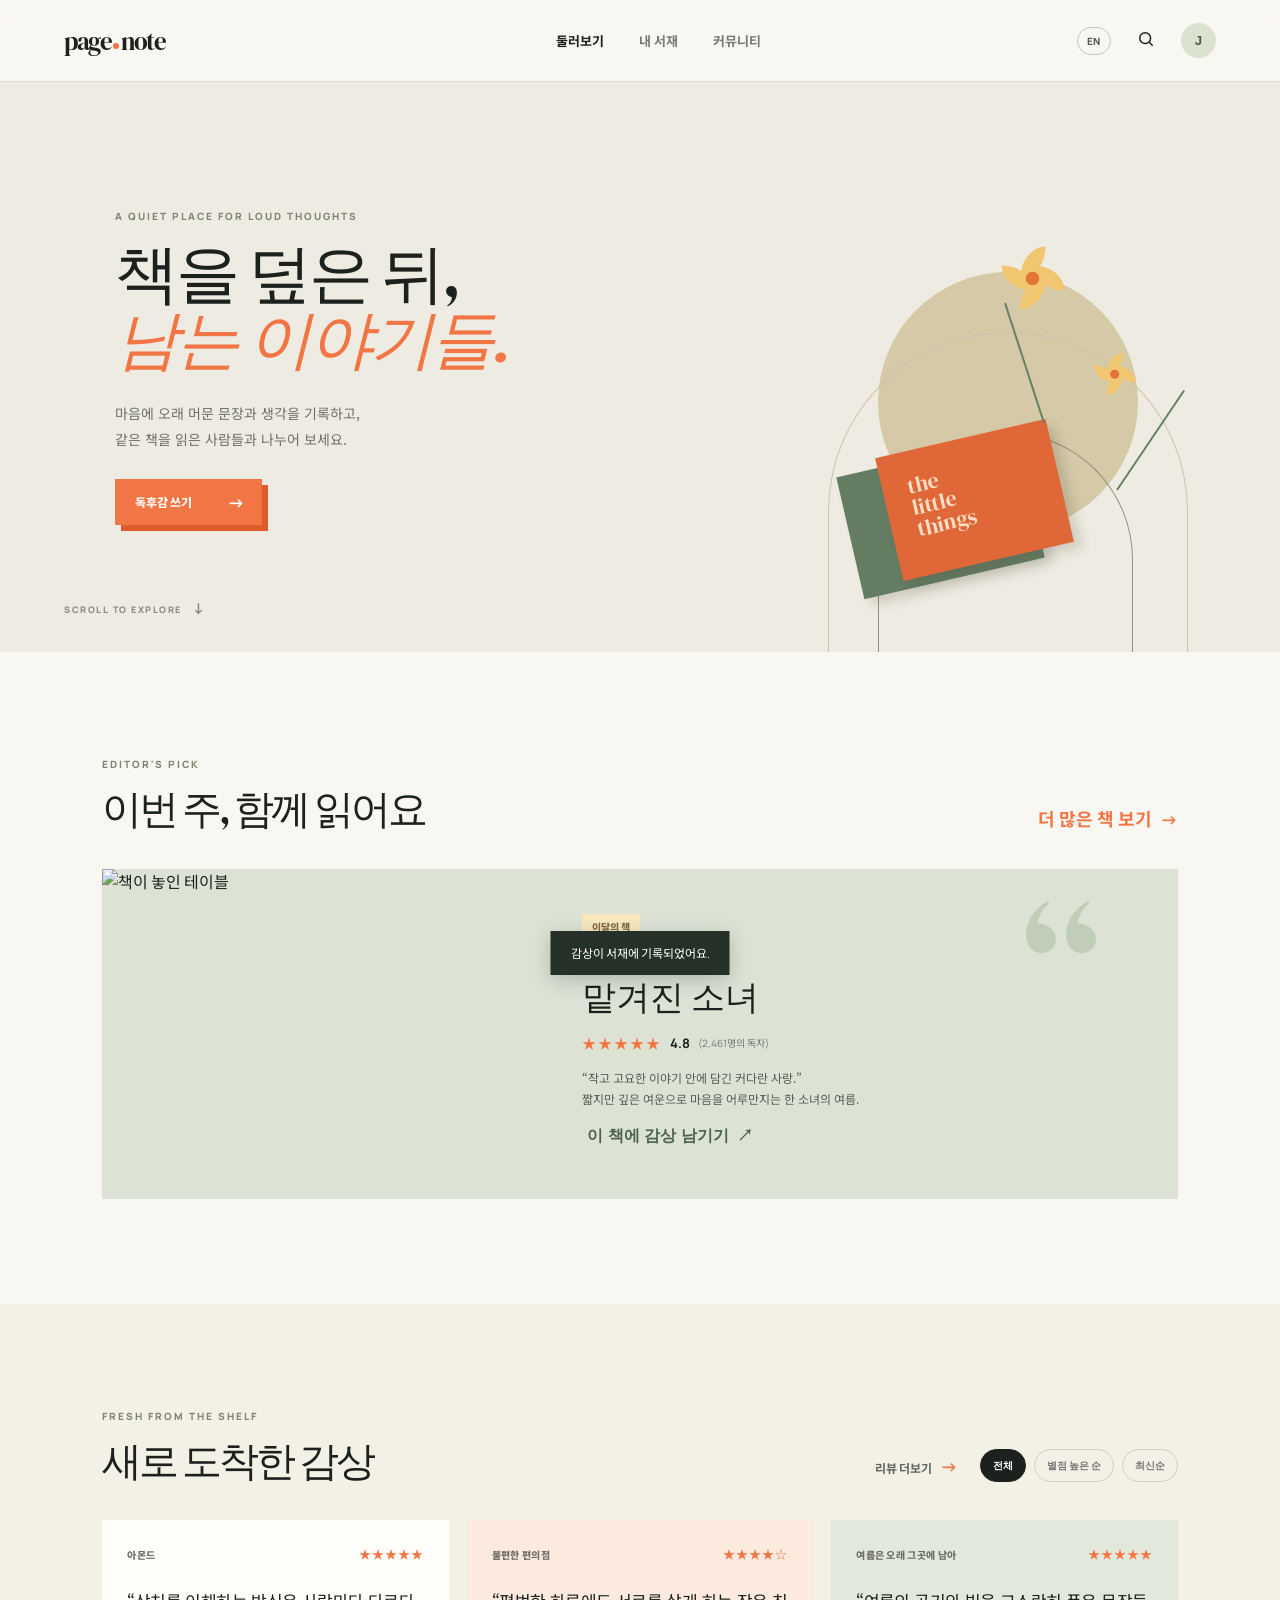
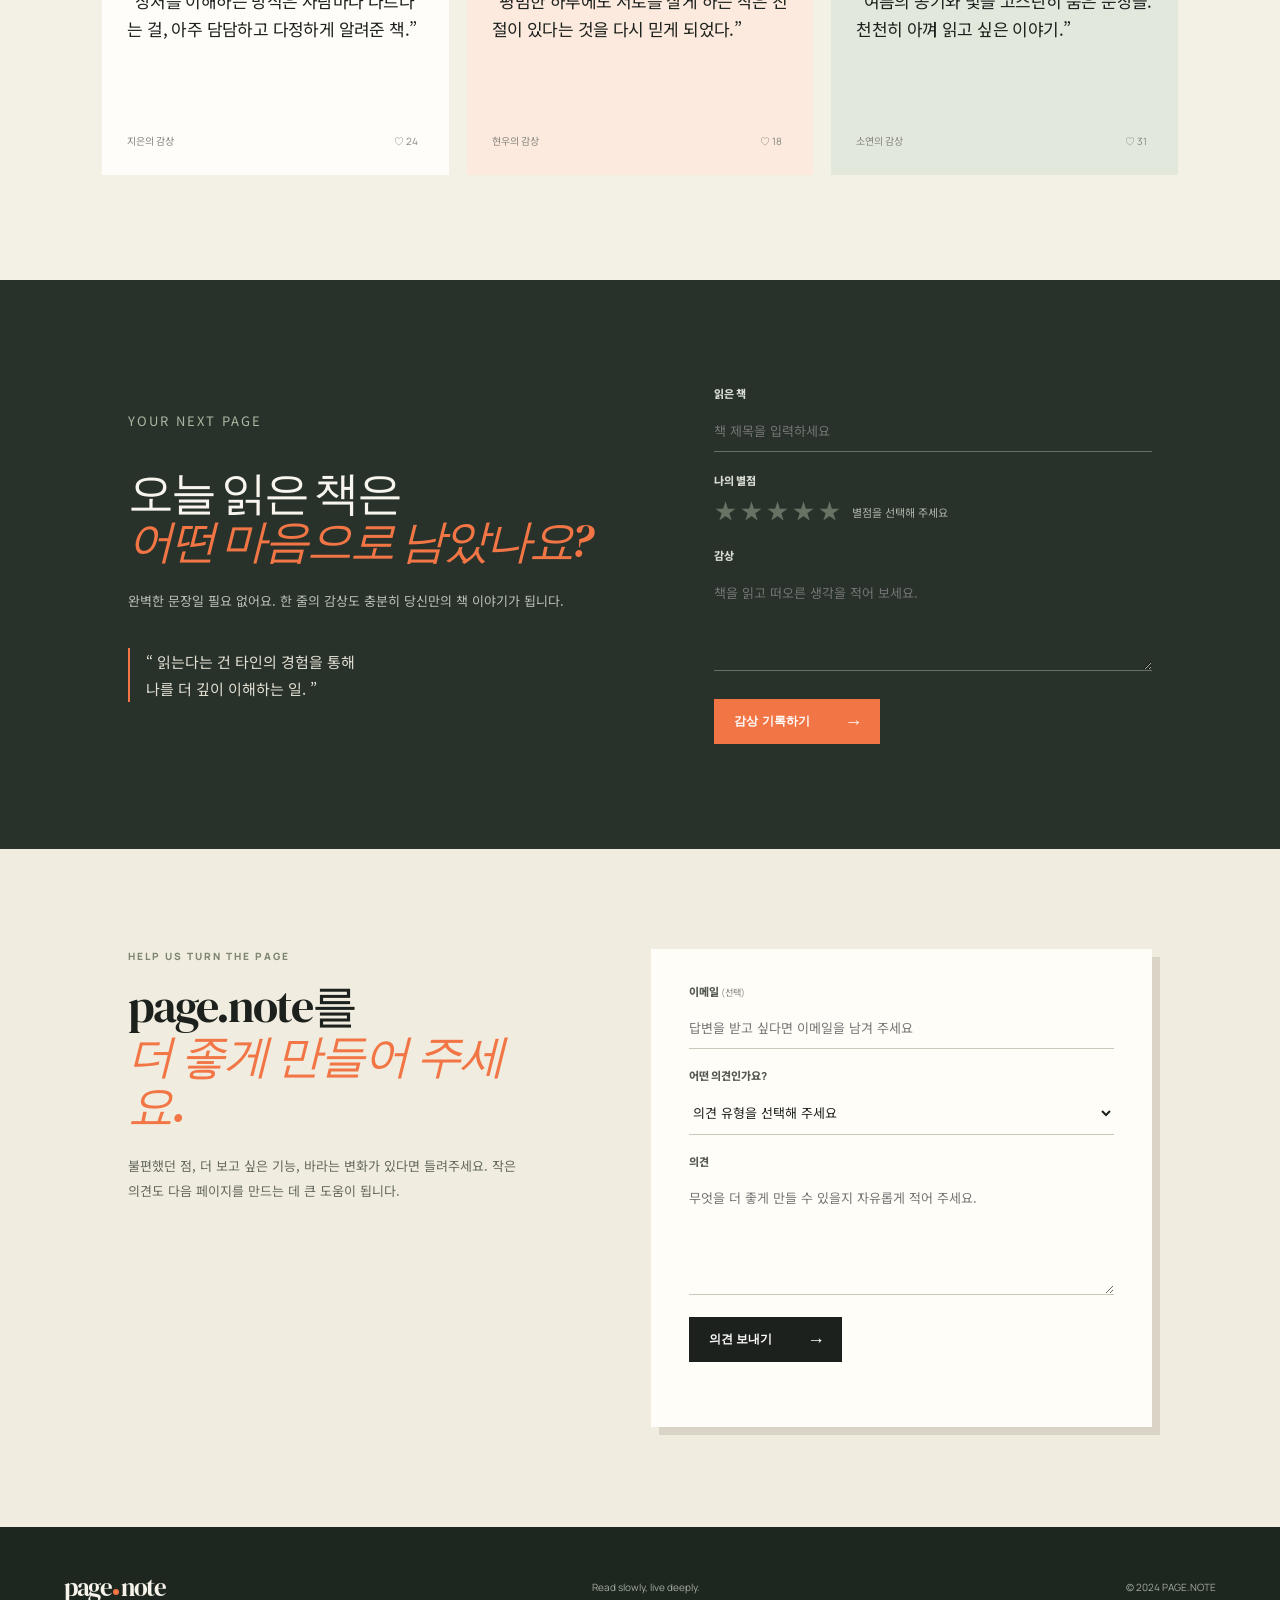
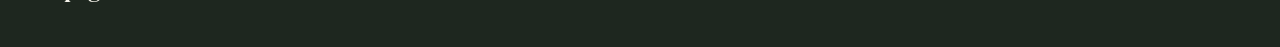
==== commit 394a9f76: "Add reviews page with Disqus discussion" ====
--- a/index.html
+++ b/index.html
@@ -59,7 +59,7 @@
     </section>
 
     <section class="reviews-section" id="reviews">
-      <div class="section-heading"><div><p class="eyebrow">FRESH FROM THE SHELF</p><h2 data-i18n="freshReviews">새로 도착한 감상</h2></div><div class="filter-buttons" role="group" aria-label="감상 필터" data-i18n-aria="reviewFilter"><button class="filter active" data-filter="all" data-i18n="all">전체</button><button class="filter" data-filter="5" data-i18n="highestRated">별점 높은 순</button><button class="filter" data-filter="recent" data-i18n="mostRecent">최신순</button></div></div>
+      <div class="section-heading"><div><p class="eyebrow">FRESH FROM THE SHELF</p><h2 data-i18n="freshReviews">새로 도착한 감상</h2></div><div class="reviews-actions"><a class="all-reviews-link" href="reviews.html"><span data-i18n="allReviews">리뷰 더보기</span> <span>→</span></a><div class="filter-buttons" role="group" aria-label="감상 필터" data-i18n-aria="reviewFilter"><button class="filter active" data-filter="all" data-i18n="all">전체</button><button class="filter" data-filter="5" data-i18n="highestRated">별점 높은 순</button><button class="filter" data-filter="recent" data-i18n="mostRecent">최신순</button></div></div></div>
       <div class="review-grid" id="reviewGrid"></div>
     </section>
 
--- a/style.css
+++ b/style.css
@@ -395,6 +395,24 @@
   display: flex;
   gap: 8px;
 }
+.reviews-actions {
+  display: flex;
+  align-items: center;
+  gap: 22px;
+}
+.all-reviews-link {
+  color: #62655d;
+  font-size: 12px;
+  font-weight: 700;
+  text-decoration: none;
+  white-space: nowrap;
+}
+.all-reviews-link span:last-child {
+  margin-left: 6px;
+  color: var(--orange);
+  font-size: 18px;
+}
+.all-reviews-link:hover { color: var(--orange); }
 .filter {
   background: transparent;
   border: 1px solid #d1cec2;
@@ -616,6 +634,49 @@
 .feedback-submit:disabled { cursor: wait; opacity: 0.65; }
 .feedback-status { min-height: 18px; margin: -5px 0 0; color: #687762; font: 11px "Noto Sans KR", sans-serif; }
 .feedback-status.error { color: #bd5635; }
+.all-reviews-page {
+  min-height: calc(100vh - 202px);
+  padding: 88px max(8vw, 55px) 105px;
+  background: #f3f0e6;
+}
+.back-link {
+  display: inline-flex;
+  gap: 8px;
+  margin-bottom: 38px;
+  color: #62655d;
+  font-size: 12px;
+  font-weight: 700;
+  text-decoration: none;
+}
+.back-link:hover { color: var(--orange); }
+.reviews-page-heading { margin-bottom: 38px; }
+.reviews-page-heading h1 {
+  margin: 0;
+  font: 52px/1.08 "DM Serif Display", "Noto Serif KR", serif;
+  letter-spacing: -2px;
+}
+.reviews-page-heading h1 em { color: var(--orange); }
+.reviews-page-heading > p:not(.eyebrow) {
+  margin: 16px 0 0;
+  color: #6e7069;
+  font: 13px/1.8 "Noto Sans KR", sans-serif;
+}
+.all-reviews-grid { grid-template-columns: repeat(3, 1fr); }
+.comments-section {
+  max-width: 850px;
+  margin: 85px auto 0;
+  padding: 48px;
+  background: #fffdf9;
+}
+.comments-section h2 {
+  margin: 0 0 10px;
+  font: 32px "DM Serif Display", "Noto Serif KR", serif;
+}
+.comments-section > p {
+  margin: 0 0 30px;
+  color: #77766f;
+  font: 12px/1.7 "Noto Sans KR", sans-serif;
+}
 footer {
   min-height: 120px;
   padding: 35px max(5vw, 42px);
@@ -813,6 +874,13 @@
   .filter-buttons {
     margin-top: 20px;
   }
+  .reviews-actions {
+    width: 100%;
+    align-items: flex-start;
+    flex-direction: column;
+    gap: 0;
+  }
+  .all-reviews-link { margin-top: 18px; }
   .section-heading {
     align-items: flex-start;
     flex-direction: column;
@@ -829,6 +897,10 @@
   }
   .feedback-copy h2 { font-size: 39px; }
   .feedback-form { padding: 28px 24px; }
+  .all-reviews-page { padding: 62px 22px 70px; }
+  .reviews-page-heading h1 { font-size: 41px; }
+  .all-reviews-grid { grid-template-columns: 1fr; }
+  .comments-section { margin-top: 60px; padding: 28px 22px; }
   .write-intro h2 {
     font-size: 39px;
   }
